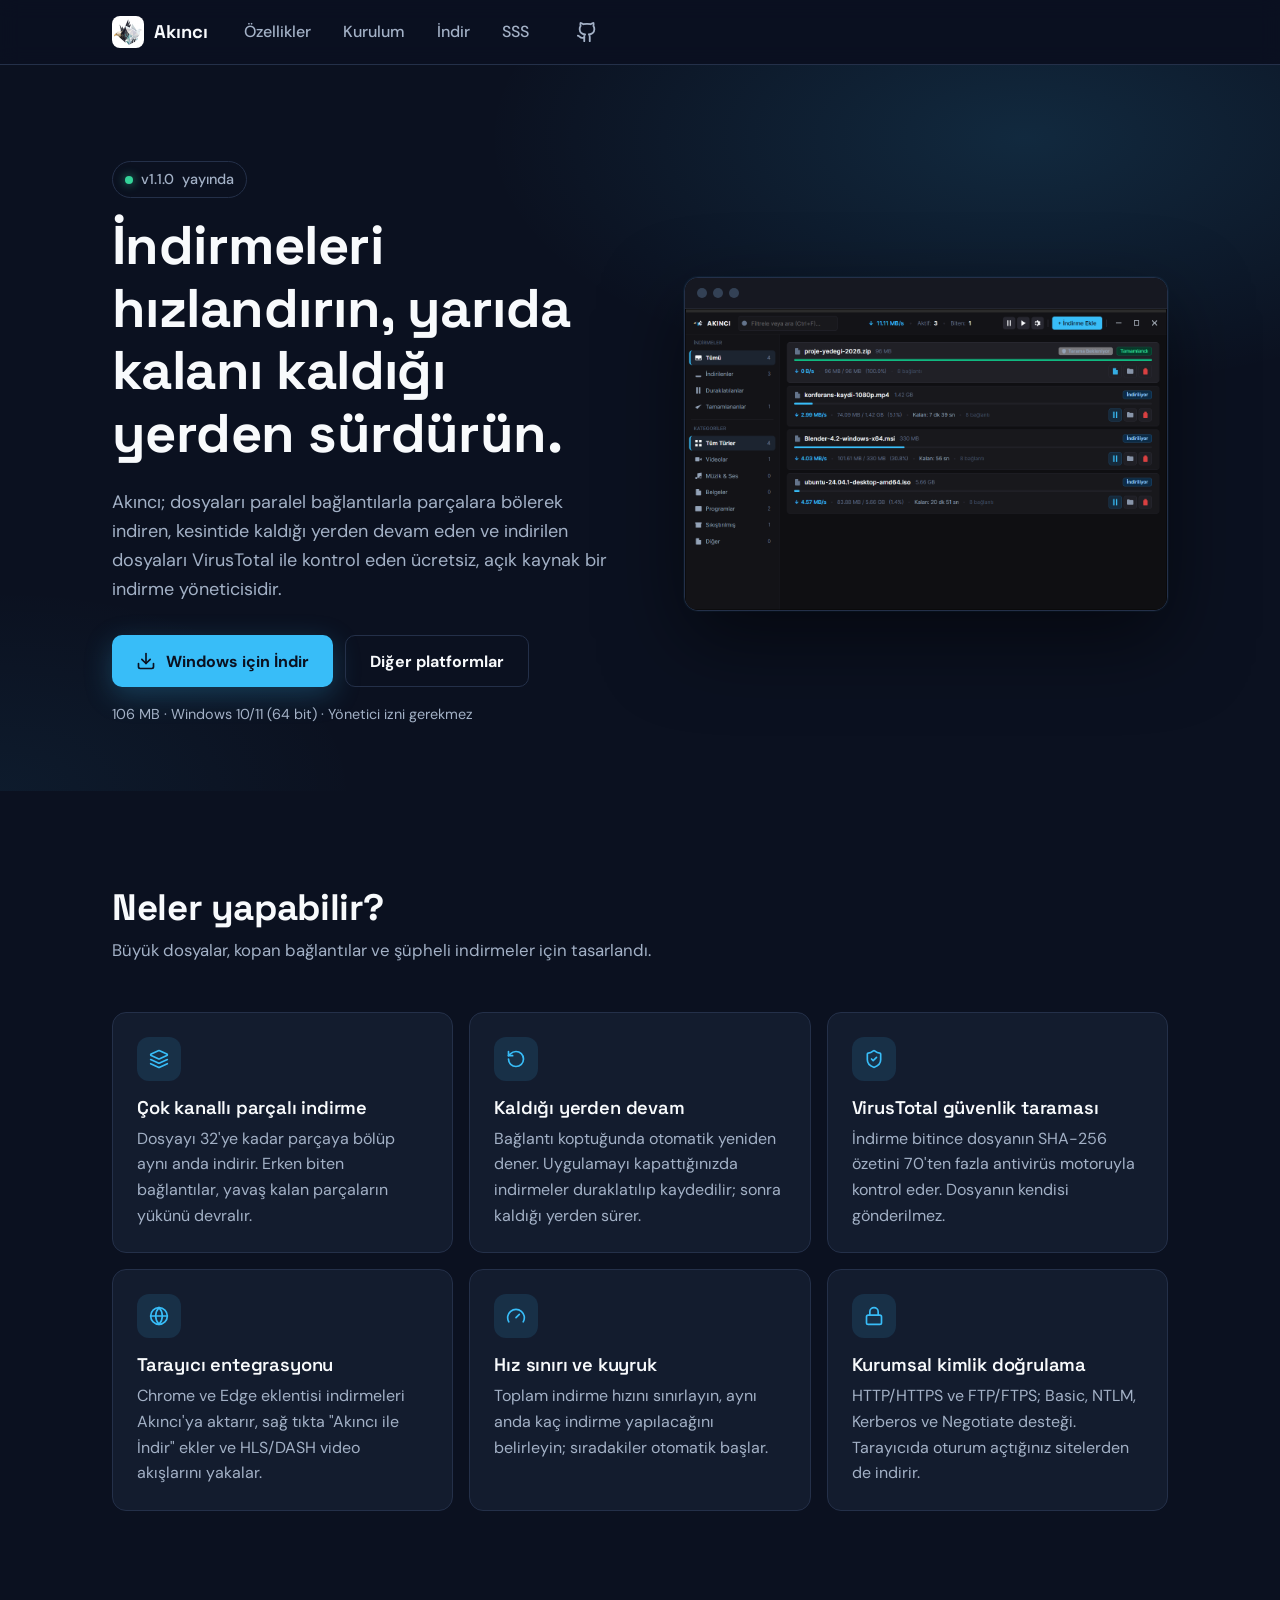
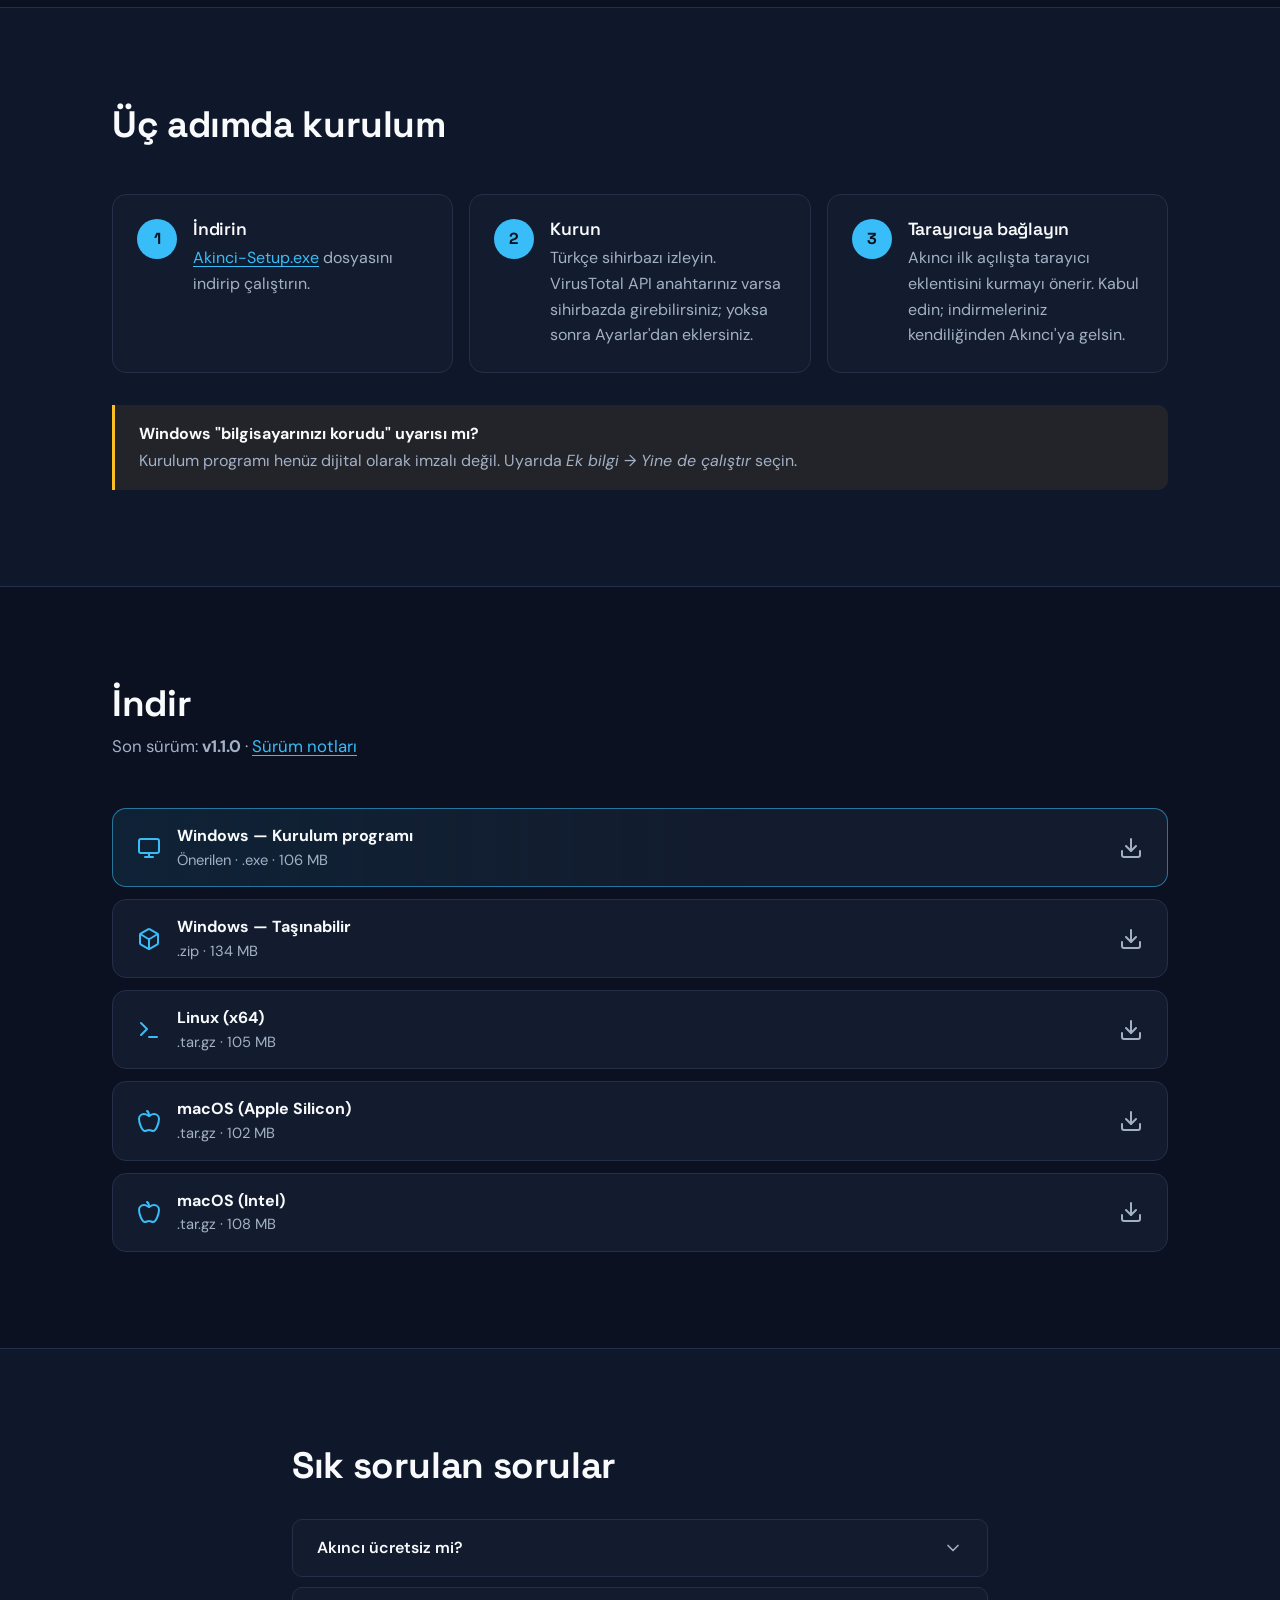
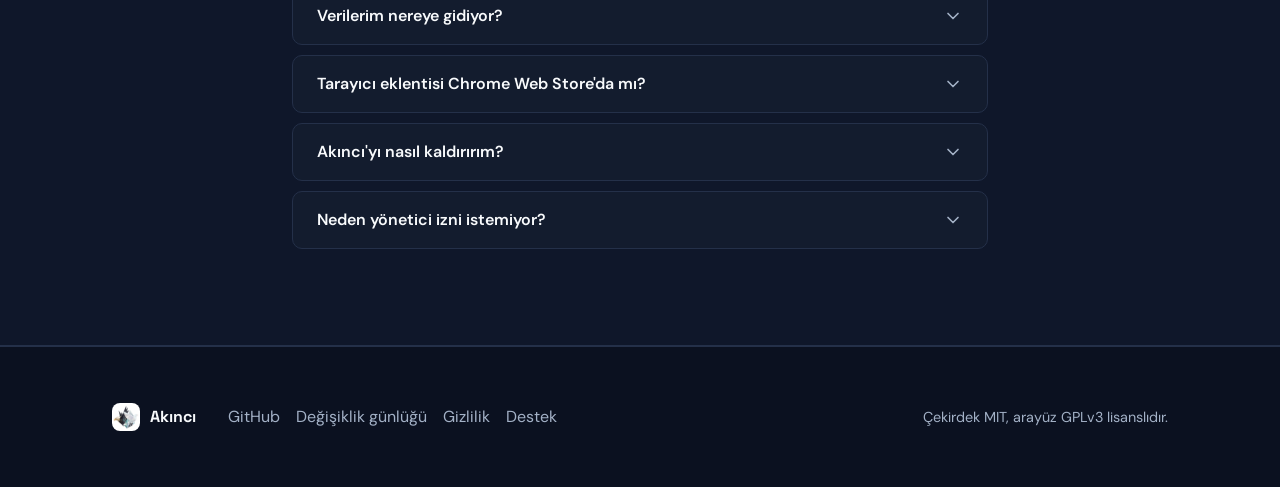
==== site/index.html @ 531f5fe9 "feat(site): add Turkish landing page and GitHub Pages deployment - site/: static Turkish landing pag" ====
<!doctype html>
<html lang="tr">
<head>
  <meta charset="utf-8">
  <meta name="viewport" content="width=device-width, initial-scale=1">
  <title>Akıncı — Çok Kanallı İndirme Yöneticisi</title>
  <meta name="description" content="Akıncı; dosyaları paralel bağlantılarla parçalara bölerek indiren, kesintide kaldığı yerden devam eden ve indirilen dosyaları VirusTotal ile kontrol eden ücretsiz, açık kaynak bir indirme yöneticisi.">
  <meta name="theme-color" content="#0B1120">
  <link rel="icon" type="image/png" sizes="64x64" href="assets/akinci-mark-64.png">
  <link rel="apple-touch-icon" href="assets/akinci-mark-192.png">

  <meta property="og:type" content="website">
  <meta property="og:title" content="Akıncı — Çok Kanallı İndirme Yöneticisi">
  <meta property="og:description" content="Ücretsiz, açık kaynak indirme yöneticisi: paralel parçalı indirme, kaldığı yerden devam, VirusTotal taraması ve tarayıcı entegrasyonu.">
  <meta property="og:image" content="https://devutku.github.io/akinci/assets/og-image.png">
  <meta property="og:url" content="https://devutku.github.io/akinci/">
  <meta name="twitter:card" content="summary_large_image">

  <link rel="preconnect" href="https://fonts.googleapis.com">
  <link rel="preconnect" href="https://fonts.gstatic.com" crossorigin>
  <link href="https://fonts.googleapis.com/css2?family=DM+Sans:opsz,wght@9..40,400;9..40,500;9..40,700&family=Space+Grotesk:wght@500;600;700&display=swap" rel="stylesheet">
  <link rel="stylesheet" href="styles.css">
</head>
<body>
  <!-- SVG simge seti (Lucide, ISC lisansı) -->
  <svg width="0" height="0" style="position:absolute" aria-hidden="true" focusable="false">
    <defs>
      <symbol id="i-download" viewBox="0 0 24 24"><path d="M21 15v4a2 2 0 0 1-2 2H5a2 2 0 0 1-2-2v-4"/><polyline points="7 10 12 15 17 10"/><line x1="12" x2="12" y1="15" y2="3"/></symbol>
      <symbol id="i-layers" viewBox="0 0 24 24"><path d="m12.83 2.18a2 2 0 0 0-1.66 0L2.6 6.08a1 1 0 0 0 0 1.83l8.58 3.91a2 2 0 0 0 1.66 0l8.58-3.9a1 1 0 0 0 0-1.83Z"/><path d="m22 17.65-9.17 4.16a2 2 0 0 1-1.66 0L2 17.65"/><path d="m22 12.65-9.17 4.16a2 2 0 0 1-1.66 0L2 12.65"/></symbol>
      <symbol id="i-resume" viewBox="0 0 24 24"><path d="M3 12a9 9 0 1 0 9-9 9.75 9.75 0 0 0-6.74 2.74L3 8"/><path d="M3 3v5h5"/></symbol>
      <symbol id="i-shield" viewBox="0 0 24 24"><path d="M20 13c0 5-3.5 7.5-7.66 8.95a1 1 0 0 1-.67-.01C7.5 20.5 4 18 4 13V6a1 1 0 0 1 1-1c2 0 4.5-1.2 6.24-2.72a1.17 1.17 0 0 1 1.52 0C14.51 3.81 17 5 19 5a1 1 0 0 1 1 1z"/><path d="m9 12 2 2 4-4"/></symbol>
      <symbol id="i-globe" viewBox="0 0 24 24"><circle cx="12" cy="12" r="10"/><path d="M12 2a14.5 14.5 0 0 0 0 20 14.5 14.5 0 0 0 0-20"/><path d="M2 12h20"/></symbol>
      <symbol id="i-gauge" viewBox="0 0 24 24"><path d="m12 14 4-4"/><path d="M3.34 19a10 10 0 1 1 17.32 0"/></symbol>
      <symbol id="i-lock" viewBox="0 0 24 24"><rect width="18" height="11" x="3" y="11" rx="2" ry="2"/><path d="M7 11V7a5 5 0 0 1 10 0v4"/></symbol>
      <symbol id="i-github" viewBox="0 0 24 24"><path d="M15 22v-4a4.8 4.8 0 0 0-1-3.5c3 0 6-2 6-5.5.08-1.25-.27-2.48-1-3.5.28-1.15.28-2.35 0-3.5 0 0-1 0-3 1.5-2.64-.5-5.36-.5-8 0C6 2 5 2 5 2c-.3 1.15-.3 2.35 0 3.5A5.403 5.403 0 0 0 4 9c0 3.5 3 5.5 6 5.5-.39.49-.68 1.05-.85 1.65-.17.6-.22 1.23-.15 1.85v4"/><path d="M9 18c-4.51 2-5-2-7-2"/></symbol>
      <symbol id="i-monitor" viewBox="0 0 24 24"><rect width="20" height="14" x="2" y="3" rx="2"/><line x1="8" x2="16" y1="21" y2="21"/><line x1="12" x2="12" y1="17" y2="21"/></symbol>
      <symbol id="i-package" viewBox="0 0 24 24"><path d="M11 21.73a2 2 0 0 0 2 0l7-4A2 2 0 0 0 21 16V8a2 2 0 0 0-1-1.73l-7-4a2 2 0 0 0-2 0l-7 4A2 2 0 0 0 3 8v8a2 2 0 0 0 1 1.73z"/><path d="M12 22V12"/><path d="m3.3 7 7.703 4.734a2 2 0 0 0 1.994 0L20.7 7"/></symbol>
      <symbol id="i-terminal" viewBox="0 0 24 24"><polyline points="4 17 10 11 4 5"/><line x1="12" x2="20" y1="19" y2="19"/></symbol>
      <symbol id="i-apple" viewBox="0 0 24 24"><path d="M12 20.94c1.5 0 2.75 1.06 4 1.06 3 0 6-8 6-12.22A4.91 4.91 0 0 0 17 5c-2.22 0-4 1.44-5 2-1-.56-2.78-2-5-2a4.9 4.9 0 0 0-5 4.78C2 14 5 22 8 22c1.25 0 2.5-1.06 4-1.06Z"/><path d="M10 2c1 .5 2 2 2 5"/></symbol>
      <symbol id="i-chevron" viewBox="0 0 24 24"><path d="m6 9 6 6 6-6"/></symbol>
      <symbol id="i-check" viewBox="0 0 24 24"><path d="M20 6 9 17l-5-5"/></symbol>
    </defs>
  </svg>

  <a class="skip-link" href="#icerik">İçeriğe atla</a>

  <header class="site-header">
    <div class="container header-inner">
      <a class="brand" href="#" aria-label="Akıncı ana sayfa">
        <img src="assets/akinci-mark-64.png" width="32" height="32" alt="" class="brand-mark">
        <span>Akıncı</span>
      </a>
      <nav aria-label="Sayfa bölümleri">
        <ul class="nav-links">
          <li><a href="#ozellikler">Özellikler</a></li>
          <li><a href="#kurulum">Kurulum</a></li>
          <li><a href="#indir">İndir</a></li>
          <li><a href="#sss">SSS</a></li>
        </ul>
      </nav>
      <a class="icon-link" href="https://github.com/devutku/akinci" aria-label="Akıncı GitHub deposu">
        <svg class="icon" aria-hidden="true"><use href="#i-github"/></svg>
      </a>
    </div>
  </header>

  <main id="icerik">
    <!-- Giriş -->
    <section class="hero">
      <div class="container hero-grid">
        <div class="hero-copy">
          <p class="eyebrow"><span class="dot" aria-hidden="true"></span> <span data-release-version>v1.1.0</span> yayında</p>
          <h1>İndirmeleri hızlandırın, yarıda kalanı kaldığı yerden sürdürün.</h1>
          <p class="lead">Akıncı; dosyaları paralel bağlantılarla parçalara bölerek indiren, kesintide kaldığı yerden devam eden ve indirilen dosyaları VirusTotal ile kontrol eden ücretsiz, açık kaynak bir indirme yöneticisidir.</p>
          <div class="cta-row">
            <a class="btn btn-primary" data-asset="setup" href="https://github.com/devutku/akinci/releases/download/v1.1.0/Akinci-Setup-1.1.0.exe">
              <svg class="icon" aria-hidden="true"><use href="#i-download"/></svg>
              Windows için İndir
            </a>
            <a class="btn btn-ghost" href="#indir">Diğer platformlar</a>
          </div>
          <p class="cta-meta">
            <span data-asset-size="setup">106 MB</span> · Windows 10/11 (64 bit) · Yönetici izni gerekmez
          </p>
        </div>
        <figure class="hero-visual">
          <div class="window-frame">
            <div class="window-bar" aria-hidden="true"><span></span><span></span><span></span></div>
            <img src="assets/screenshot-main.png" width="1280" height="800" alt="Akıncı ana penceresi: üç dosya 8 bağlantıyla aynı anda iniyor, biri tamamlanmış; her indirmenin hızı, ilerlemesi ve kalan süresi görünüyor.">
          </div>
        </figure>
      </div>
    </section>

    <!-- Özellikler -->
    <section id="ozellikler" class="section">
      <div class="container">
        <h2 class="section-title">Neler yapabilir?</h2>
        <p class="section-lead">Büyük dosyalar, kopan bağlantılar ve şüpheli indirmeler için tasarlandı.</p>
        <ul class="feature-grid">
          <li class="feature">
            <span class="feature-icon"><svg class="icon" aria-hidden="true"><use href="#i-layers"/></svg></span>
            <h3>Çok kanallı parçalı indirme</h3>
            <p>Dosyayı 32'ye kadar parçaya bölüp aynı anda indirir. Erken biten bağlantılar, yavaş kalan parçaların yükünü devralır.</p>
          </li>
          <li class="feature">
            <span class="feature-icon"><svg class="icon" aria-hidden="true"><use href="#i-resume"/></svg></span>
            <h3>Kaldığı yerden devam</h3>
            <p>Bağlantı koptuğunda otomatik yeniden dener. Uygulamayı kapattığınızda indirmeler duraklatılıp kaydedilir; sonra kaldığı yerden sürer.</p>
          </li>
          <li class="feature">
            <span class="feature-icon"><svg class="icon" aria-hidden="true"><use href="#i-shield"/></svg></span>
            <h3>VirusTotal güvenlik taraması</h3>
            <p>İndirme bitince dosyanın SHA-256 özetini 70'ten fazla antivirüs motoruyla kontrol eder. Dosyanın kendisi gönderilmez.</p>
          </li>
          <li class="feature">
            <span class="feature-icon"><svg class="icon" aria-hidden="true"><use href="#i-globe"/></svg></span>
            <h3>Tarayıcı entegrasyonu</h3>
            <p>Chrome ve Edge eklentisi indirmeleri Akıncı'ya aktarır, sağ tıkta "Akıncı ile İndir" ekler ve HLS/DASH video akışlarını yakalar.</p>
          </li>
          <li class="feature">
            <span class="feature-icon"><svg class="icon" aria-hidden="true"><use href="#i-gauge"/></svg></span>
            <h3>Hız sınırı ve kuyruk</h3>
            <p>Toplam indirme hızını sınırlayın, aynı anda kaç indirme yapılacağını belirleyin; sıradakiler otomatik başlar.</p>
          </li>
          <li class="feature">
            <span class="feature-icon"><svg class="icon" aria-hidden="true"><use href="#i-lock"/></svg></span>
            <h3>Kurumsal kimlik doğrulama</h3>
            <p>HTTP/HTTPS ve FTP/FTPS; Basic, NTLM, Kerberos ve Negotiate desteği. Tarayıcıda oturum açtığınız sitelerden de indirir.</p>
          </li>
        </ul>
      </div>
    </section>

    <!-- Kurulum -->
    <section id="kurulum" class="section section-alt">
      <div class="container">
        <h2 class="section-title">Üç adımda kurulum</h2>
        <ol class="steps">
          <li class="step">
            <span class="step-num" aria-hidden="true">1</span>
            <div>
              <h3>İndirin</h3>
              <p><a data-asset="setup" href="https://github.com/devutku/akinci/releases/download/v1.1.0/Akinci-Setup-1.1.0.exe">Akinci-Setup.exe</a> dosyasını indirip çalıştırın.</p>
            </div>
          </li>
          <li class="step">
            <span class="step-num" aria-hidden="true">2</span>
            <div>
              <h3>Kurun</h3>
              <p>Türkçe sihirbazı izleyin. VirusTotal API anahtarınız varsa sihirbazda girebilirsiniz; yoksa sonra Ayarlar'dan eklersiniz.</p>
            </div>
          </li>
          <li class="step">
            <span class="step-num" aria-hidden="true">3</span>
            <div>
              <h3>Tarayıcıya bağlayın</h3>
              <p>Akıncı ilk açılışta tarayıcı eklentisini kurmayı önerir. Kabul edin; indirmeleriniz kendiliğinden Akıncı'ya gelsin.</p>
            </div>
          </li>
        </ol>
        <p class="note">
          <strong>Windows "bilgisayarınızı korudu" uyarısı mı?</strong>
          Kurulum programı henüz dijital olarak imzalı değil. Uyarıda <em>Ek bilgi → Yine de çalıştır</em> seçin.
        </p>
      </div>
    </section>

    <!-- İndir -->
    <section id="indir" class="section">
      <div class="container">
        <h2 class="section-title">İndir</h2>
        <p class="section-lead">Son sürüm: <strong data-release-version>v1.1.0</strong> · <a data-release-notes href="https://github.com/devutku/akinci/releases/tag/v1.1.0">Sürüm notları</a></p>
        <ul class="download-list">
          <li>
            <a class="download recommended" data-asset="setup" href="https://github.com/devutku/akinci/releases/download/v1.1.0/Akinci-Setup-1.1.0.exe">
              <svg class="icon" aria-hidden="true"><use href="#i-monitor"/></svg>
              <span class="download-text"><strong>Windows — Kurulum programı</strong><span>Önerilen · .exe · <span data-asset-size="setup">106 MB</span></span></span>
              <svg class="icon icon-end" aria-hidden="true"><use href="#i-download"/></svg>
            </a>
          </li>
          <li>
            <a class="download" data-asset="win-zip" href="https://github.com/devutku/akinci/releases/download/v1.1.0/akinci-v1.1.0-win-x64.zip">
              <svg class="icon" aria-hidden="true"><use href="#i-package"/></svg>
              <span class="download-text"><strong>Windows — Taşınabilir</strong><span>.zip · <span data-asset-size="win-zip">134 MB</span></span></span>
              <svg class="icon icon-end" aria-hidden="true"><use href="#i-download"/></svg>
            </a>
          </li>
          <li>
            <a class="download" data-asset="linux" href="https://github.com/devutku/akinci/releases/download/v1.1.0/akinci-v1.1.0-linux-x64.tar.gz">
              <svg class="icon" aria-hidden="true"><use href="#i-terminal"/></svg>
              <span class="download-text"><strong>Linux (x64)</strong><span>.tar.gz · <span data-asset-size="linux">105 MB</span></span></span>
              <svg class="icon icon-end" aria-hidden="true"><use href="#i-download"/></svg>
            </a>
          </li>
          <li>
            <a class="download" data-asset="mac-arm" href="https://github.com/devutku/akinci/releases/download/v1.1.0/akinci-v1.1.0-osx-arm64.tar.gz">
              <svg class="icon" aria-hidden="true"><use href="#i-apple"/></svg>
              <span class="download-text"><strong>macOS (Apple Silicon)</strong><span>.tar.gz · <span data-asset-size="mac-arm">102 MB</span></span></span>
              <svg class="icon icon-end" aria-hidden="true"><use href="#i-download"/></svg>
            </a>
          </li>
          <li>
            <a class="download" data-asset="mac-x64" href="https://github.com/devutku/akinci/releases/download/v1.1.0/akinci-v1.1.0-osx-x64.tar.gz">
              <svg class="icon" aria-hidden="true"><use href="#i-apple"/></svg>
              <span class="download-text"><strong>macOS (Intel)</strong><span>.tar.gz · <span data-asset-size="mac-x64">108 MB</span></span></span>
              <svg class="icon icon-end" aria-hidden="true"><use href="#i-download"/></svg>
            </a>
          </li>
        </ul>
      </div>
    </section>

    <!-- SSS -->
    <section id="sss" class="section section-alt">
      <div class="container narrow">
        <h2 class="section-title">Sık sorulan sorular</h2>
        <div class="faq">
          <details>
            <summary>Akıncı ücretsiz mi?<svg class="icon chevron" aria-hidden="true"><use href="#i-chevron"/></svg></summary>
            <p>Evet. Akıncı açık kaynaktır: çekirdek kütüphaneler MIT, masaüstü arayüzü GPLv3 lisanslıdır. Reklam veya ücretli sürüm yoktur.</p>
          </details>
          <details>
            <summary>Verilerim nereye gidiyor?<svg class="icon chevron" aria-hidden="true"><use href="#i-chevron"/></svg></summary>
            <p>İndirme listeniz, ayarlarınız ve tarayıcıdan aktarılan oturum bilgileri yalnızca kendi bilgisayarınızda saklanır. VirusTotal anahtarı girerseniz yalnızca biten dosyanın SHA-256 özeti sorgulanır. Ayrıntılar: <a href="https://github.com/devutku/akinci/blob/main/PRIVACY.md">Gizlilik politikası</a>.</p>
          </details>
          <details>
            <summary>Tarayıcı eklentisi Chrome Web Store'da mı?<svg class="icon chevron" aria-hidden="true"><use href="#i-chevron"/></svg></summary>
            <p>Eklenti Chrome Web Store incelemesinde. O zamana kadar Akıncı'nın ilk açılışta önerdiği "Eklentiyi kur" adımıyla (Ayarlar'dan da açılabilir) Chrome veya Edge'e ekleyebilirsiniz.</p>
          </details>
          <details>
            <summary>Akıncı'yı nasıl kaldırırım?<svg class="icon chevron" aria-hidden="true"><use href="#i-chevron"/></svg></summary>
            <p>Denetim Masası → Programlar ve Özellikler (veya Ayarlar → Uygulamalar) içinden Akıncı'yı seçin. İndirdiğiniz dosyalara dokunulmaz; ayarların ve indirme geçmişinin silinip silinmeyeceği sorulur.</p>
          </details>
          <details>
            <summary>Neden yönetici izni istemiyor?<svg class="icon chevron" aria-hidden="true"><use href="#i-chevron"/></svg></summary>
            <p>Akıncı yalnızca sizin kullanıcınız için kurulur (<code>%LOCALAPPDATA%\Programs\Akinci</code>). Sistem klasörlerine ve diğer kullanıcılara dokunmaz.</p>
          </details>
        </div>
      </div>
    </section>
  </main>

  <footer class="site-footer">
    <div class="container footer-inner">
      <div class="brand footer-brand">
        <img src="assets/akinci-mark-64.png" width="28" height="28" alt="" class="brand-mark">
        <span>Akıncı</span>
      </div>
      <ul class="footer-links">
        <li><a href="https://github.com/devutku/akinci">GitHub</a></li>
        <li><a href="https://github.com/devutku/akinci/blob/main/CHANGELOG.md">Değişiklik günlüğü</a></li>
        <li><a href="https://github.com/devutku/akinci/blob/main/PRIVACY.md">Gizlilik</a></li>
        <li><a href="https://github.com/devutku/akinci/issues">Destek</a></li>
      </ul>
      <p class="footer-note">Çekirdek MIT, arayüz GPLv3 lisanslıdır.</p>
    </div>
  </footer>

  <script src="main.js" defer></script>
</body>
</html>
---- site/styles.css ----
/* Akıncı tanıtım sitesi — koyu tema, uygulamanın renkleriyle uyumlu */
:root {
  --bg: #0B1120;
  --bg-alt: #0F172A;
  --card: #131C2E;
  --card-hover: #18233A;
  --border: #243049;
  --fg: #F8FAFC;
  --fg-muted: #A3B1C6;          /* #0B1120 üzerinde ~8:1 */
  --accent: #38BDF8;            /* uygulamanın vurgu rengi */
  --accent-hover: #7DD3FC;
  --on-accent: #0B1120;
  --focus: #F8FAFC;

  --font-heading: 'Space Grotesk', system-ui, 'Segoe UI', sans-serif;
  --font-body: 'DM Sans', system-ui, 'Segoe UI', sans-serif;

  --radius: 14px;
  --radius-sm: 10px;
  --space-1: 8px; --space-2: 16px; --space-3: 24px; --space-4: 32px; --space-6: 48px; --space-8: 64px; --space-12: 96px;
  --ease-out: cubic-bezier(.2, .8, .2, 1);
  --dur: 200ms;
  color-scheme: dark;
}

*, *::before, *::after { box-sizing: border-box; }
html { scroll-behavior: smooth; -webkit-text-size-adjust: 100%; }
body {
  margin: 0;
  background: var(--bg);
  color: var(--fg);
  font-family: var(--font-body);
  font-size: 1rem;
  line-height: 1.6;
  -webkit-font-smoothing: antialiased;
}
img { max-width: 100%; height: auto; display: block; }
a { color: var(--accent); text-underline-offset: 3px; }
a:hover { color: var(--accent-hover); }
code { font-family: ui-monospace, 'Cascadia Code', Consolas, monospace; font-size: .9em; background: var(--card); padding: 2px 6px; border-radius: 6px; }

:focus-visible { outline: 3px solid var(--focus); outline-offset: 3px; border-radius: 6px; }

.container { width: 100%; max-width: 1120px; margin: 0 auto; padding: 0 var(--space-2); }
.narrow { max-width: 760px; }

.icon { width: 20px; height: 20px; fill: none; stroke: currentColor; stroke-width: 2; stroke-linecap: round; stroke-linejoin: round; flex-shrink: 0; }

.skip-link { position: absolute; left: var(--space-2); top: -60px; background: var(--accent); color: var(--on-accent); padding: 10px 16px; border-radius: var(--radius-sm); font-weight: 700; z-index: 100; text-decoration: none; }
.skip-link:focus { top: var(--space-2); }

/* Üst bar */
.site-header { position: sticky; top: 0; z-index: 50; background: rgba(11, 17, 32, .82); backdrop-filter: saturate(140%) blur(10px); border-bottom: 1px solid var(--border); }
.header-inner { display: flex; align-items: center; gap: var(--space-3); min-height: 64px; }
.brand { display: inline-flex; align-items: center; gap: 10px; min-height: 44px; color: var(--fg); text-decoration: none; font-family: var(--font-heading); font-weight: 700; font-size: 1.15rem; }
.brand:hover { color: var(--fg); }
.brand-mark { border-radius: 8px; background: #fff; }
.nav-links { display: flex; gap: var(--space-1); list-style: none; margin: 0 0 0 auto; padding: 0; }
.nav-links a { display: inline-flex; align-items: center; min-height: 44px; padding: 0 12px; color: var(--fg-muted); text-decoration: none; font-weight: 500; border-radius: 8px; transition: color var(--dur) var(--ease-out), background var(--dur) var(--ease-out); }
.nav-links a:hover { color: var(--fg); background: var(--card); }
.icon-link { display: inline-flex; align-items: center; justify-content: center; width: 44px; height: 44px; border-radius: 10px; color: var(--fg-muted); transition: color var(--dur), background var(--dur); }
.icon-link:hover { color: var(--fg); background: var(--card); }
.icon-link .icon { width: 22px; height: 22px; }

/* Giriş */
.hero { padding: var(--space-12) 0 var(--space-8); background:
  radial-gradient(60% 50% at 80% 10%, rgba(56, 189, 248, .14), transparent 70%),
  radial-gradient(40% 40% at 0% 100%, rgba(56, 189, 248, .06), transparent 70%); }
.hero-grid { display: grid; grid-template-columns: 1fr; gap: var(--space-6); align-items: center; }
.eyebrow { display: inline-flex; align-items: center; gap: 8px; margin: 0 0 var(--space-2); padding: 6px 12px; border: 1px solid var(--border); border-radius: 999px; color: var(--fg-muted); font-size: .9rem; font-weight: 500; }
.dot { width: 8px; height: 8px; border-radius: 50%; background: #34D399; box-shadow: 0 0 10px rgba(52, 211, 153, .7); }
h1, h2, h3 { font-family: var(--font-heading); line-height: 1.15; margin: 0; letter-spacing: -0.01em; }
h1 { font-size: clamp(2rem, 1.4rem + 3vw, 3.4rem); font-weight: 700; text-wrap: balance; }
.lead { margin: var(--space-3) 0 0; color: var(--fg-muted); font-size: 1.125rem; max-width: 60ch; }
.cta-row { display: flex; flex-wrap: wrap; gap: 12px; margin-top: var(--space-4); }
.btn { display: inline-flex; align-items: center; justify-content: center; gap: 10px; min-height: 52px; padding: 0 24px; border-radius: var(--radius-sm); font-weight: 700; font-size: 1rem; text-decoration: none; cursor: pointer; transition: background var(--dur) var(--ease-out), transform var(--dur) var(--ease-out), border-color var(--dur); }
.btn-primary { background: var(--accent); color: var(--on-accent); box-shadow: 0 8px 28px rgba(56, 189, 248, .25); }
.btn-primary:hover { background: var(--accent-hover); color: var(--on-accent); transform: translateY(-1px); }
.btn-primary:active { transform: translateY(0); }
.btn-ghost { border: 1px solid var(--border); color: var(--fg); }
.btn-ghost:hover { border-color: var(--accent); color: var(--fg); background: var(--card); }
.cta-meta { margin: var(--space-2) 0 0; color: var(--fg-muted); font-size: .9rem; }

.hero-visual { margin: 0; }
.window-frame { border: 1px solid var(--border); border-radius: var(--radius); overflow: hidden; background: #0F0F12; box-shadow: 0 30px 80px rgba(0, 0, 0, .5), 0 0 0 1px rgba(56, 189, 248, .06); }
.window-bar { display: flex; gap: 6px; padding: 10px 12px; background: #161821; border-bottom: 1px solid #22252F; }
.window-bar span { width: 10px; height: 10px; border-radius: 50%; background: #334155; }

/* Bölümler */
.section { padding: var(--space-12) 0; }
/* Yapışkan üst bar bağlantıyla atlanan bölümün başlığını örtmesin */
section[id], main[id] { scroll-margin-top: 72px; }
.section-alt { background: var(--bg-alt); border-block: 1px solid var(--border); }
.section-title { font-size: clamp(1.6rem, 1.2rem + 1.6vw, 2.3rem); font-weight: 700; }
.section-lead { margin: var(--space-1) 0 var(--space-6); color: var(--fg-muted); font-size: 1.05rem; }

.feature-grid { list-style: none; margin: 0; padding: 0; display: grid; grid-template-columns: 1fr; gap: var(--space-2); }
.feature { padding: var(--space-3); background: var(--card); border: 1px solid var(--border); border-radius: var(--radius); transition: border-color var(--dur), background var(--dur); }
.feature:hover { border-color: rgba(56, 189, 248, .45); background: var(--card-hover); }
.feature-icon { display: inline-flex; align-items: center; justify-content: center; width: 44px; height: 44px; border-radius: 12px; background: rgba(56, 189, 248, .12); color: var(--accent); margin-bottom: var(--space-2); }
.feature h3 { font-size: 1.15rem; font-weight: 600; }
.feature p { margin: var(--space-1) 0 0; color: var(--fg-muted); }

.steps { list-style: none; margin: var(--space-6) 0 0; padding: 0; display: grid; grid-template-columns: 1fr; gap: var(--space-2); }
.step { display: flex; gap: var(--space-2); padding: var(--space-3); background: var(--card); border: 1px solid var(--border); border-radius: var(--radius); }
.step-num { flex-shrink: 0; display: inline-flex; align-items: center; justify-content: center; width: 40px; height: 40px; border-radius: 50%; background: var(--accent); color: var(--on-accent); font-family: var(--font-heading); font-weight: 700; }
.step h3 { font-size: 1.1rem; font-weight: 600; }
.step p { margin: 6px 0 0; color: var(--fg-muted); }
.note { margin: var(--space-4) 0 0; padding: var(--space-2) var(--space-3); border-left: 3px solid #FBBF24; background: rgba(251, 191, 36, .08); border-radius: 0 var(--radius-sm) var(--radius-sm) 0; color: var(--fg-muted); }
.note strong { color: var(--fg); display: block; margin-bottom: 2px; }

.download-list { list-style: none; margin: 0; padding: 0; display: grid; gap: 12px; }
.download { display: flex; align-items: center; gap: var(--space-2); min-height: 72px; padding: 14px var(--space-3); background: var(--card); border: 1px solid var(--border); border-radius: var(--radius); color: var(--fg); text-decoration: none; transition: border-color var(--dur), background var(--dur), transform var(--dur) var(--ease-out); }
.download:hover { color: var(--fg); border-color: var(--accent); background: var(--card-hover); }
.download .icon { width: 24px; height: 24px; color: var(--accent); }
.download-text { display: flex; flex-direction: column; flex: 1; min-width: 0; }
.download-text span { color: var(--fg-muted); font-size: .92rem; }
.download .icon-end { color: var(--fg-muted); }
.download:hover .icon-end { color: var(--accent); }
.download.recommended { border-color: rgba(56, 189, 248, .55); background: linear-gradient(90deg, rgba(56, 189, 248, .10), var(--card) 60%); }

.faq { margin-top: var(--space-4); display: grid; gap: 10px; }
.faq details { background: var(--card); border: 1px solid var(--border); border-radius: var(--radius-sm); }
.faq summary { display: flex; align-items: center; justify-content: space-between; gap: var(--space-2); min-height: 56px; padding: 0 var(--space-3); cursor: pointer; font-weight: 600; list-style: none; }
.faq summary::-webkit-details-marker { display: none; }
.faq .chevron { color: var(--fg-muted); transition: transform var(--dur) var(--ease-out); }
.faq details[open] .chevron { transform: rotate(180deg); }
.faq details p { margin: 0; padding: 0 var(--space-3) var(--space-3); color: var(--fg-muted); }

.site-footer { padding: var(--space-6) 0; border-top: 1px solid var(--border); }
.footer-inner { display: flex; flex-wrap: wrap; align-items: center; gap: var(--space-2) var(--space-4); }
.footer-brand { font-size: 1rem; }
.footer-links { display: flex; flex-wrap: wrap; gap: 4px var(--space-2); list-style: none; margin: 0; padding: 0; }
.footer-links a { display: inline-flex; align-items: center; min-height: 44px; color: var(--fg-muted); text-decoration: none; }
.footer-links a:hover { color: var(--fg); }
.footer-note { margin: 0 0 0 auto; color: var(--fg-muted); font-size: .9rem; }

/* Kaydırınca beliren öğeler (yalnızca JS çalışıyorsa) */
.js .reveal { opacity: 0; transform: translateY(12px); transition: opacity 500ms var(--ease-out), transform 500ms var(--ease-out); }
.js .reveal.is-visible { opacity: 1; transform: none; }

/* Duyarlı düzen */
@media (min-width: 640px) {
  .container { padding: 0 var(--space-4); }
  .feature-grid { grid-template-columns: repeat(2, 1fr); }
}
@media (min-width: 960px) {
  .hero-grid { grid-template-columns: 1.05fr 1fr; gap: var(--space-8); }
  .feature-grid { grid-template-columns: repeat(3, 1fr); }
  .steps { grid-template-columns: repeat(3, 1fr); }
}
@media (max-width: 720px) {
  .nav-links { display: none; }
  .header-inner { justify-content: space-between; }
  .hero { padding-top: var(--space-8); }
  .btn { width: 100%; }
  .footer-note { margin-left: 0; }
}

@media (prefers-reduced-motion: reduce) {
  html { scroll-behavior: auto; }
  *, *::before, *::after { transition-duration: 1ms !important; animation-duration: 1ms !important; }
  .js .reveal { opacity: 1; transform: none; }
}
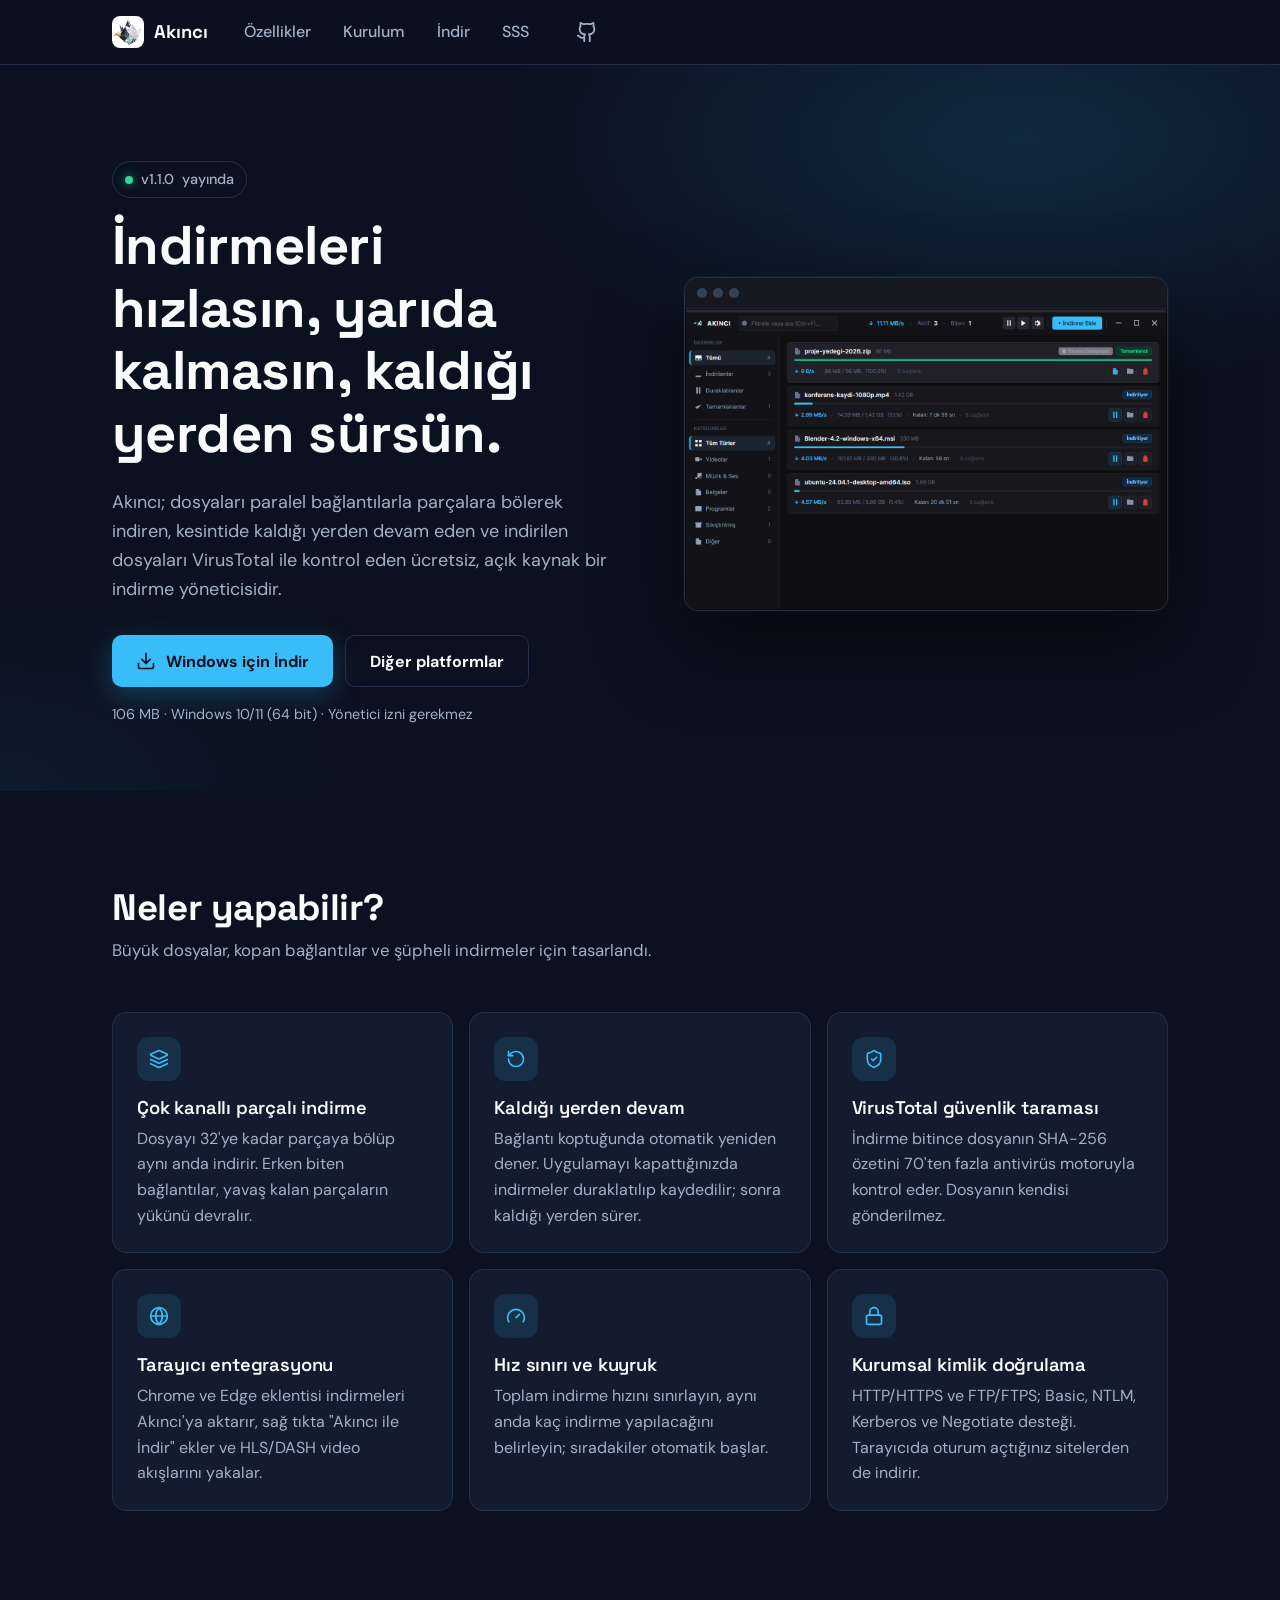
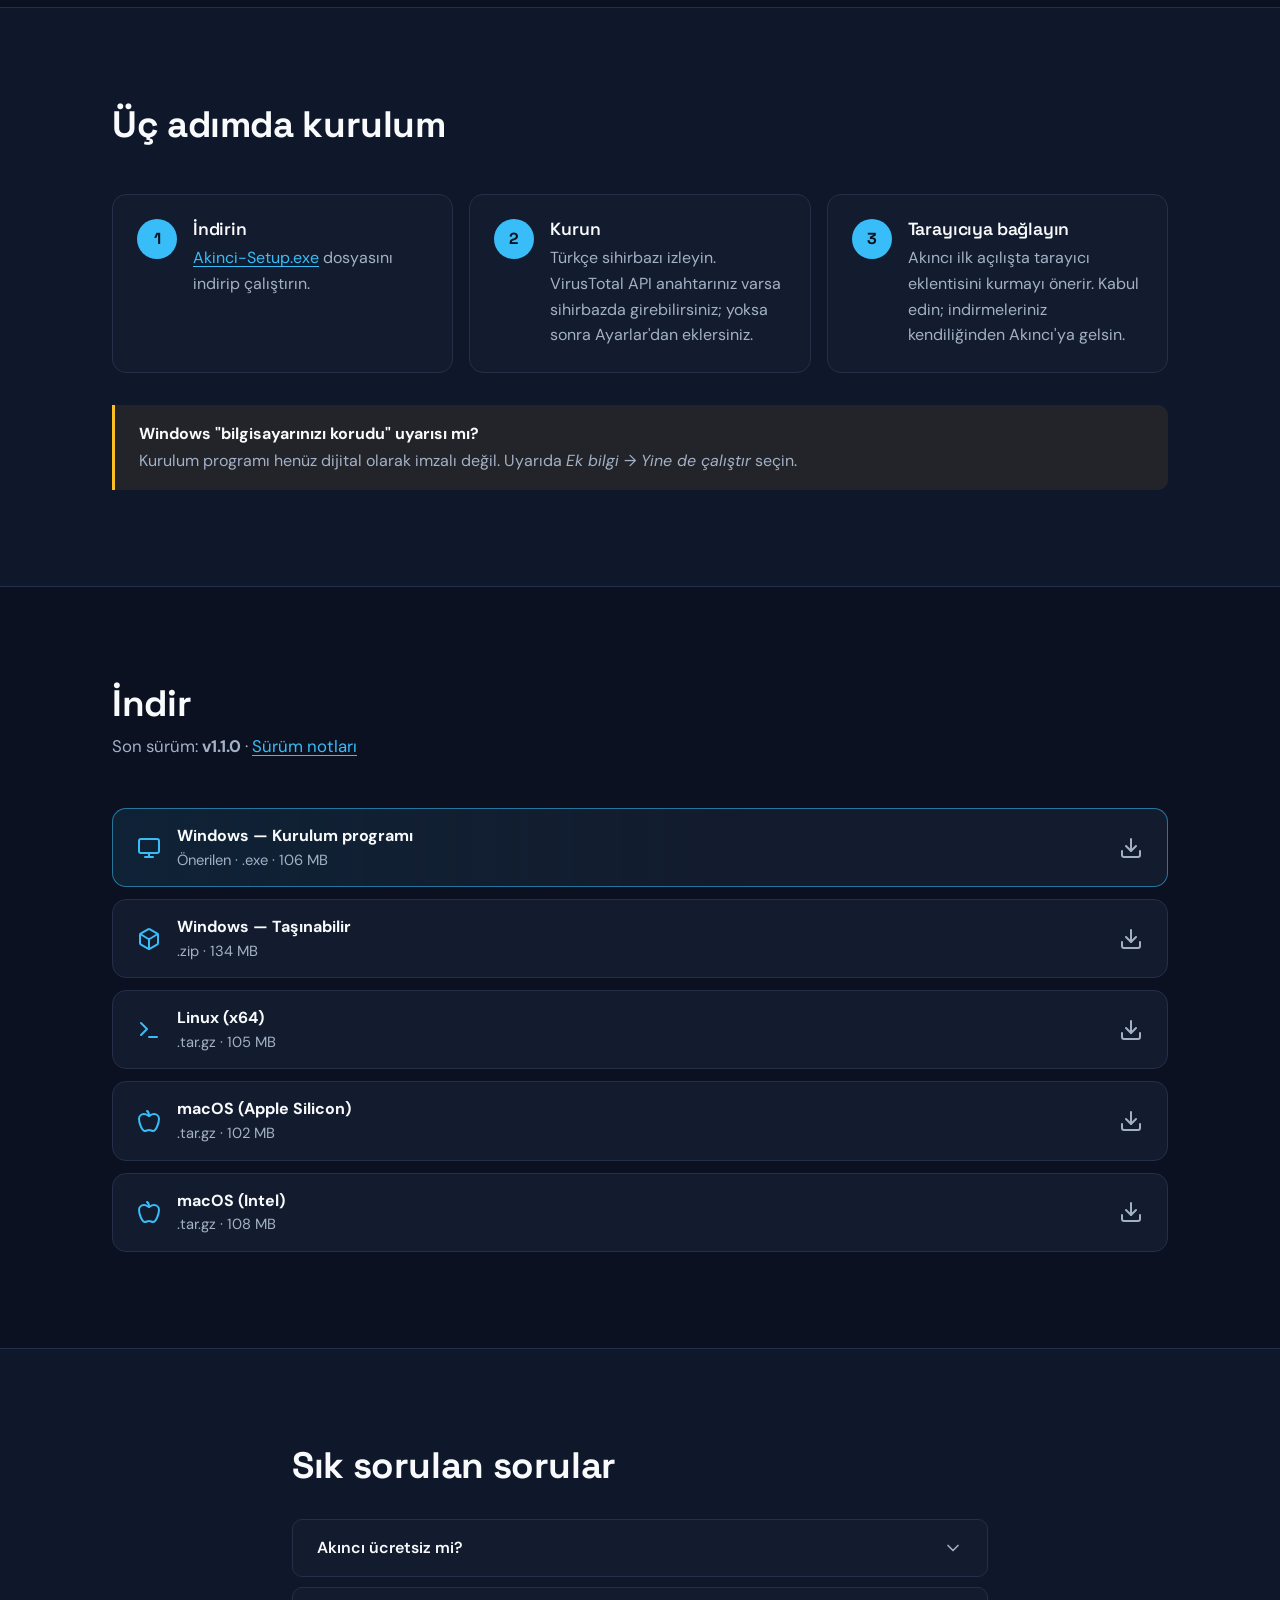
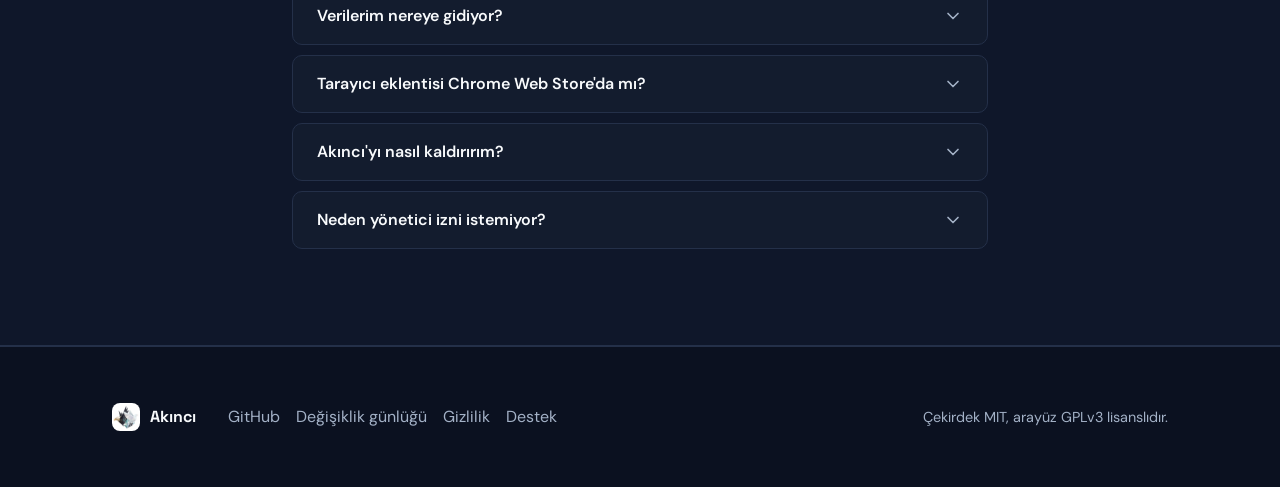
==== commit 9843b49a: "Update hero heading text for clarity" ====
--- a/site/index.html
+++ b/site/index.html
@@ -70,7 +70,7 @@
       <div class="container hero-grid">
         <div class="hero-copy">
           <p class="eyebrow"><span class="dot" aria-hidden="true"></span> <span data-release-version>v1.1.0</span> yayında</p>
-          <h1>İndirmeleri hızlandırın, yarıda kalanı kaldığı yerden sürdürün.</h1>
+          <h1>İndirmeleri hızlasın, yarıda kalmasın, kaldığı yerden sürsün.</h1>
           <p class="lead">Akıncı; dosyaları paralel bağlantılarla parçalara bölerek indiren, kesintide kaldığı yerden devam eden ve indirilen dosyaları VirusTotal ile kontrol eden ücretsiz, açık kaynak bir indirme yöneticisidir.</p>
           <div class="cta-row">
             <a class="btn btn-primary" data-asset="setup" href="https://github.com/devutku/akinci/releases/download/v1.1.0/Akinci-Setup-1.1.0.exe">
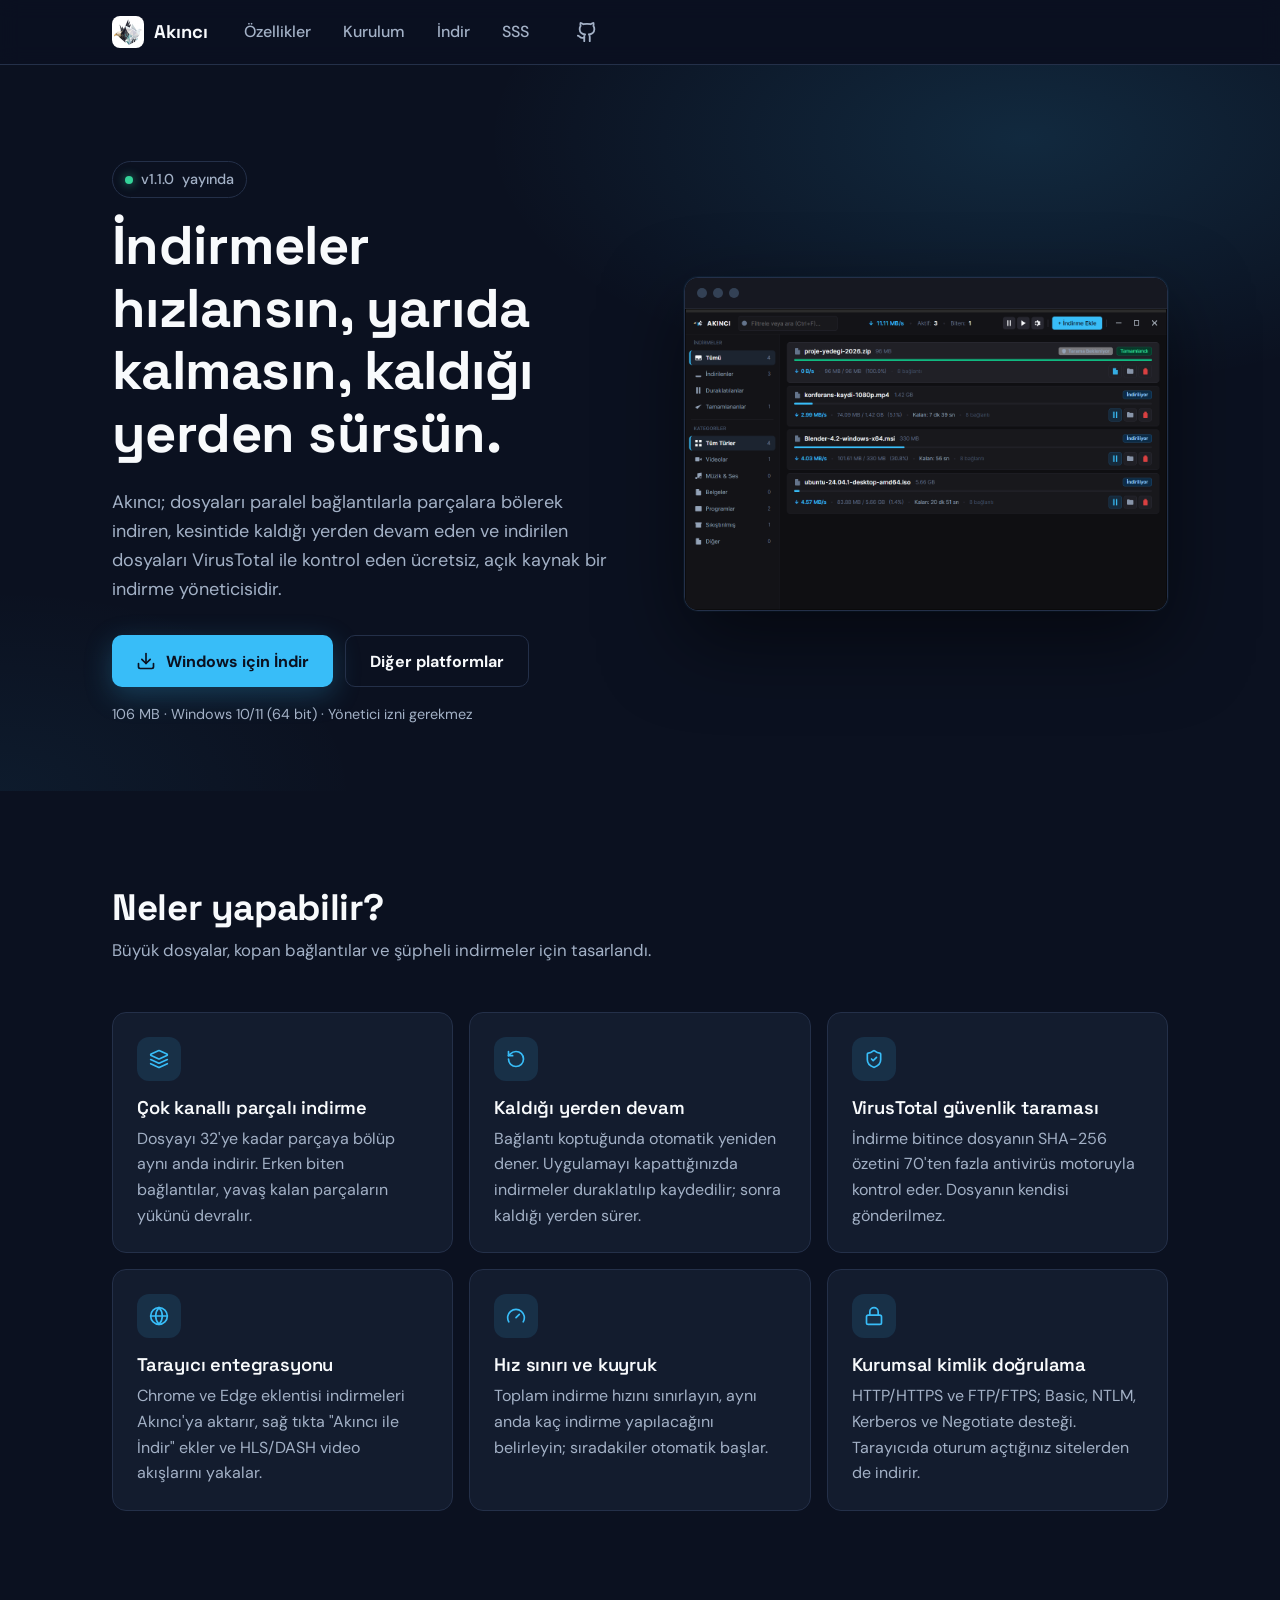
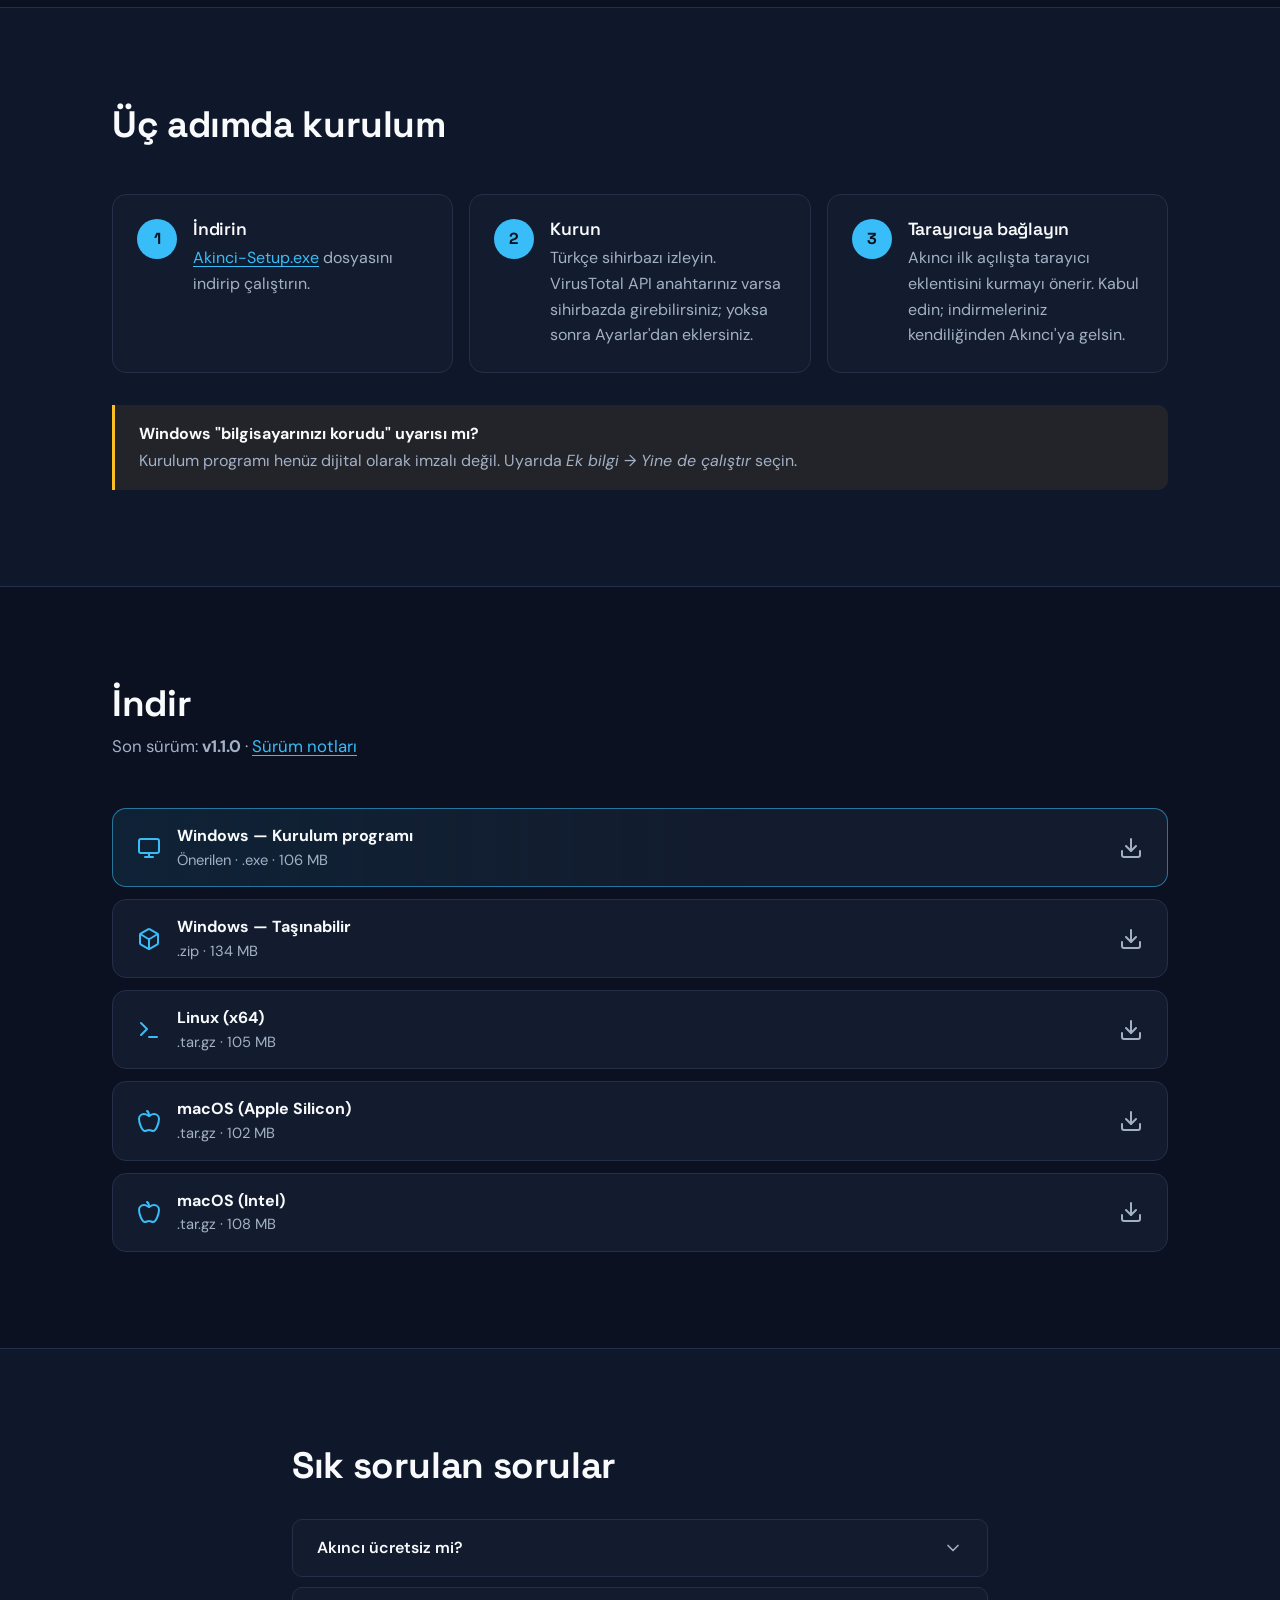
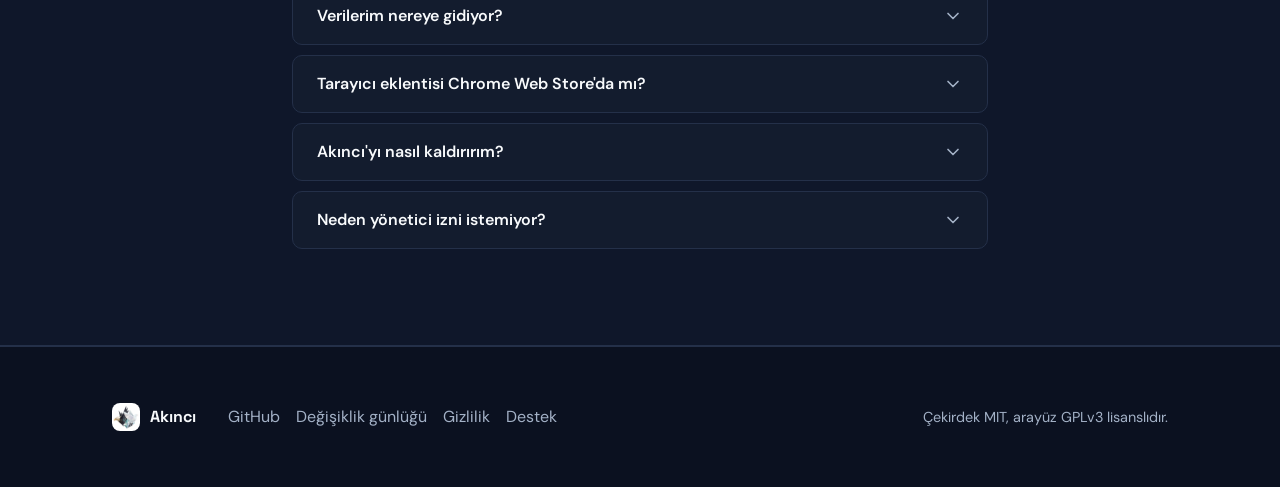
==== commit d90892f9: "Correct typo in hero section heading" ====
--- a/site/index.html
+++ b/site/index.html
@@ -70,7 +70,7 @@
       <div class="container hero-grid">
         <div class="hero-copy">
           <p class="eyebrow"><span class="dot" aria-hidden="true"></span> <span data-release-version>v1.1.0</span> yayında</p>
-          <h1>İndirmeleri hızlasın, yarıda kalmasın, kaldığı yerden sürsün.</h1>
+          <h1>İndirmeler hızlansın, yarıda kalmasın, kaldığı yerden sürsün.</h1>
           <p class="lead">Akıncı; dosyaları paralel bağlantılarla parçalara bölerek indiren, kesintide kaldığı yerden devam eden ve indirilen dosyaları VirusTotal ile kontrol eden ücretsiz, açık kaynak bir indirme yöneticisidir.</p>
           <div class="cta-row">
             <a class="btn btn-primary" data-asset="setup" href="https://github.com/devutku/akinci/releases/download/v1.1.0/Akinci-Setup-1.1.0.exe">
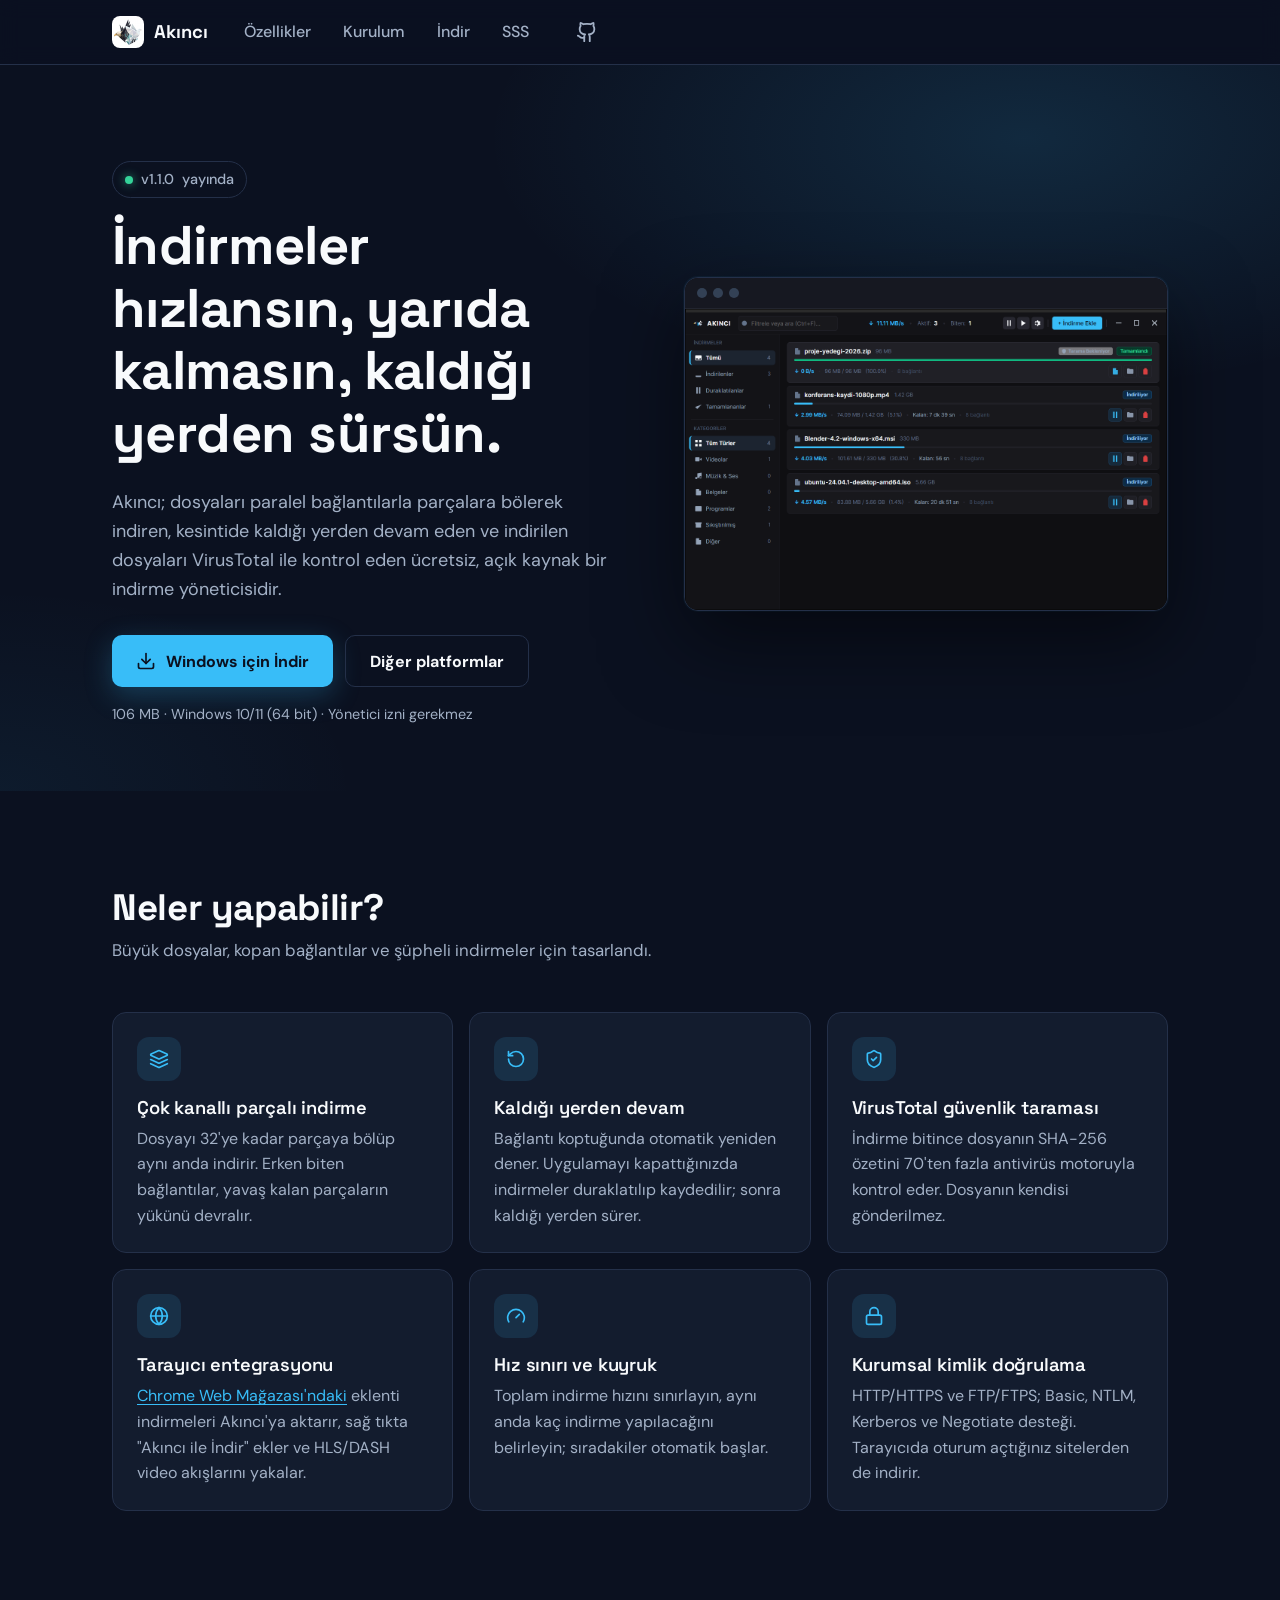
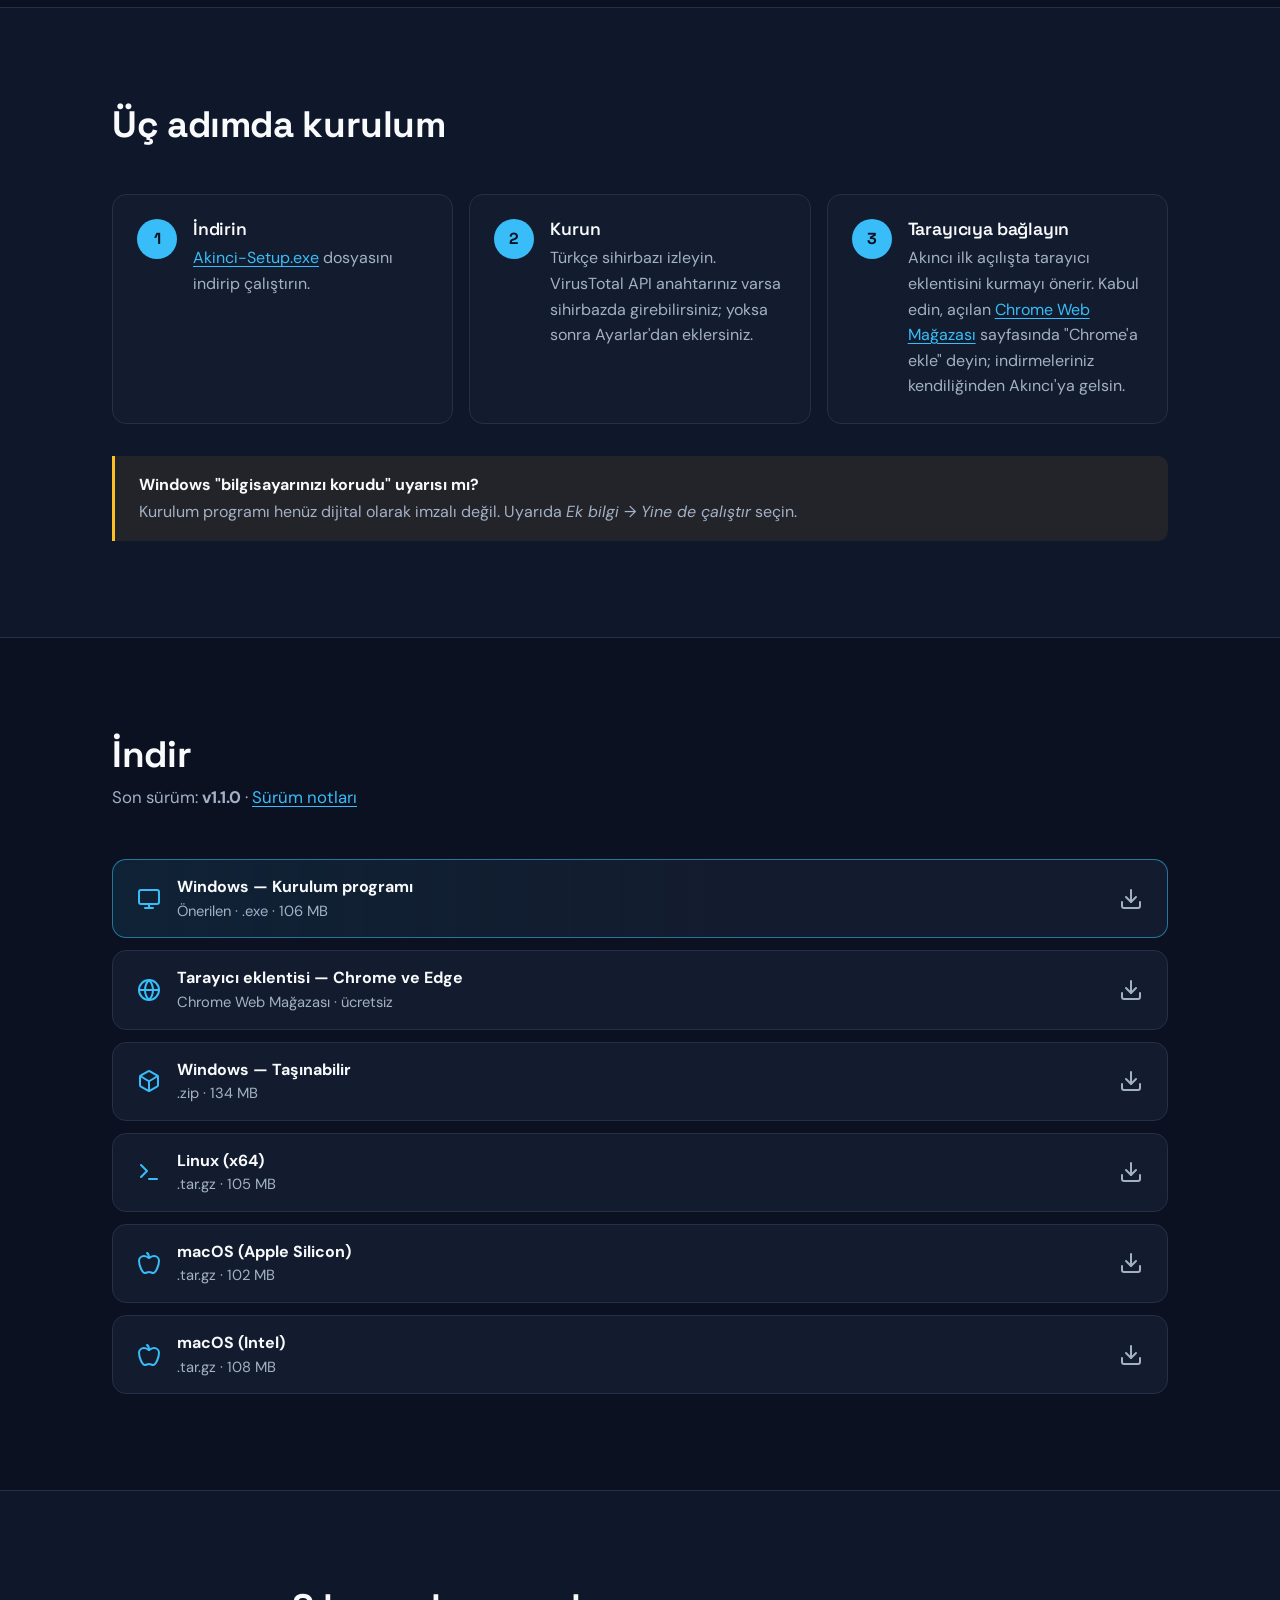
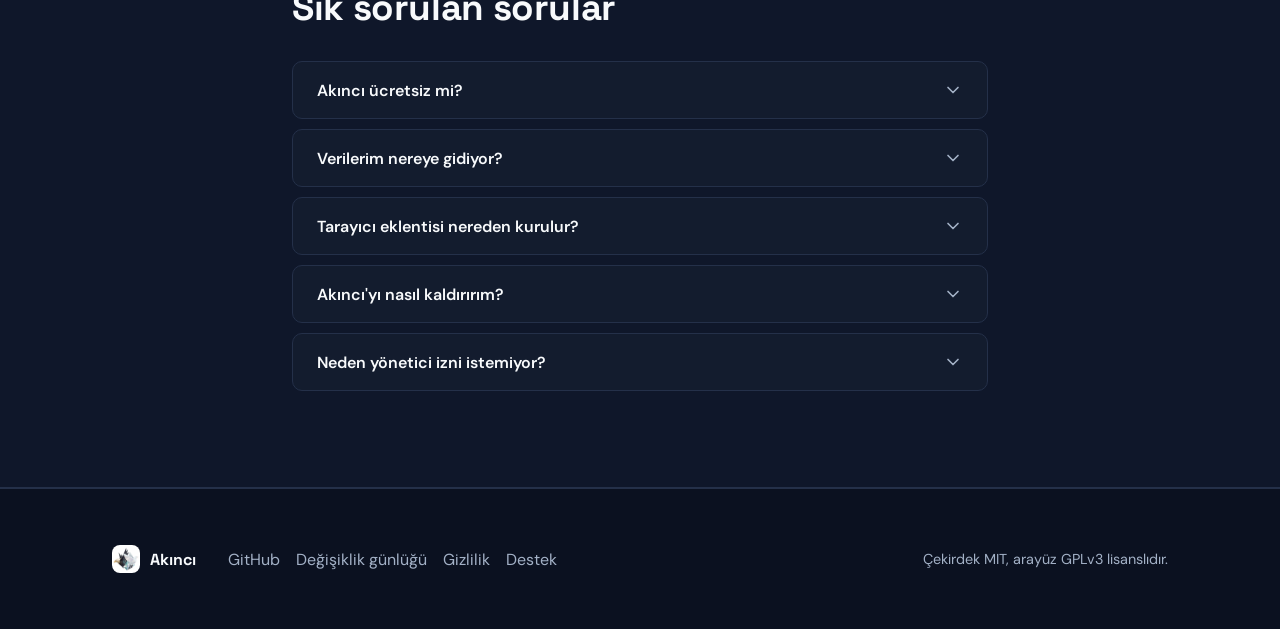
==== commit 4d17e435: "feat(extension): install the browser extension from the Chrome Web Store The extension is now publis" ====
--- a/site/index.html
+++ b/site/index.html
@@ -116,7 +116,7 @@
           <li class="feature">
             <span class="feature-icon"><svg class="icon" aria-hidden="true"><use href="#i-globe"/></svg></span>
             <h3>Tarayıcı entegrasyonu</h3>
-            <p>Chrome ve Edge eklentisi indirmeleri Akıncı'ya aktarır, sağ tıkta "Akıncı ile İndir" ekler ve HLS/DASH video akışlarını yakalar.</p>
+            <p><a href="https://chromewebstore.google.com/detail/coeeghhijegibfhhodhnjhjffaipckok">Chrome Web Mağazası'ndaki</a> eklenti indirmeleri Akıncı'ya aktarır, sağ tıkta "Akıncı ile İndir" ekler ve HLS/DASH video akışlarını yakalar.</p>
           </li>
           <li class="feature">
             <span class="feature-icon"><svg class="icon" aria-hidden="true"><use href="#i-gauge"/></svg></span>
@@ -155,7 +155,7 @@
             <span class="step-num" aria-hidden="true">3</span>
             <div>
               <h3>Tarayıcıya bağlayın</h3>
-              <p>Akıncı ilk açılışta tarayıcı eklentisini kurmayı önerir. Kabul edin; indirmeleriniz kendiliğinden Akıncı'ya gelsin.</p>
+              <p>Akıncı ilk açılışta tarayıcı eklentisini kurmayı önerir. Kabul edin, açılan <a href="https://chromewebstore.google.com/detail/coeeghhijegibfhhodhnjhjffaipckok">Chrome Web Mağazası</a> sayfasında "Chrome'a ekle" deyin; indirmeleriniz kendiliğinden Akıncı'ya gelsin.</p>
             </div>
           </li>
         </ol>
@@ -180,6 +180,13 @@
             </a>
           </li>
           <li>
+            <a class="download" href="https://chromewebstore.google.com/detail/coeeghhijegibfhhodhnjhjffaipckok">
+              <svg class="icon" aria-hidden="true"><use href="#i-globe"/></svg>
+              <span class="download-text"><strong>Tarayıcı eklentisi — Chrome ve Edge</strong><span>Chrome Web Mağazası · ücretsiz</span></span>
+              <svg class="icon icon-end" aria-hidden="true"><use href="#i-download"/></svg>
+            </a>
+          </li>
+          <li>
             <a class="download" data-asset="win-zip" href="https://github.com/devutku/akinci/releases/download/v1.1.0/akinci-v1.1.0-win-x64.zip">
               <svg class="icon" aria-hidden="true"><use href="#i-package"/></svg>
               <span class="download-text"><strong>Windows — Taşınabilir</strong><span>.zip · <span data-asset-size="win-zip">134 MB</span></span></span>
@@ -225,8 +232,8 @@
             <p>İndirme listeniz, ayarlarınız ve tarayıcıdan aktarılan oturum bilgileri yalnızca kendi bilgisayarınızda saklanır. VirusTotal anahtarı girerseniz yalnızca biten dosyanın SHA-256 özeti sorgulanır. Ayrıntılar: <a href="https://github.com/devutku/akinci/blob/main/PRIVACY.md">Gizlilik politikası</a>.</p>
           </details>
           <details>
-            <summary>Tarayıcı eklentisi Chrome Web Store'da mı?<svg class="icon chevron" aria-hidden="true"><use href="#i-chevron"/></svg></summary>
-            <p>Eklenti Chrome Web Store incelemesinde. O zamana kadar Akıncı'nın ilk açılışta önerdiği "Eklentiyi kur" adımıyla (Ayarlar'dan da açılabilir) Chrome veya Edge'e ekleyebilirsiniz.</p>
+            <summary>Tarayıcı eklentisi nereden kurulur?<svg class="icon chevron" aria-hidden="true"><use href="#i-chevron"/></svg></summary>
+            <p>Eklenti <a href="https://chromewebstore.google.com/detail/coeeghhijegibfhhodhnjhjffaipckok">Chrome Web Mağazası</a>'nda. Akıncı ilk açılışta (veya Ayarlar → Eklentiyi Kur) tarayıcı köprüsünü yapılandırıp mağaza sayfasını açar; "Chrome'a ekle" demeniz yeterli. Edge'de "Diğer mağazalardaki uzantılara izin ver" seçeneğiyle aynı sayfadan kurabilirsiniz.</p>
           </details>
           <details>
             <summary>Akıncı'yı nasıl kaldırırım?<svg class="icon chevron" aria-hidden="true"><use href="#i-chevron"/></svg></summary>
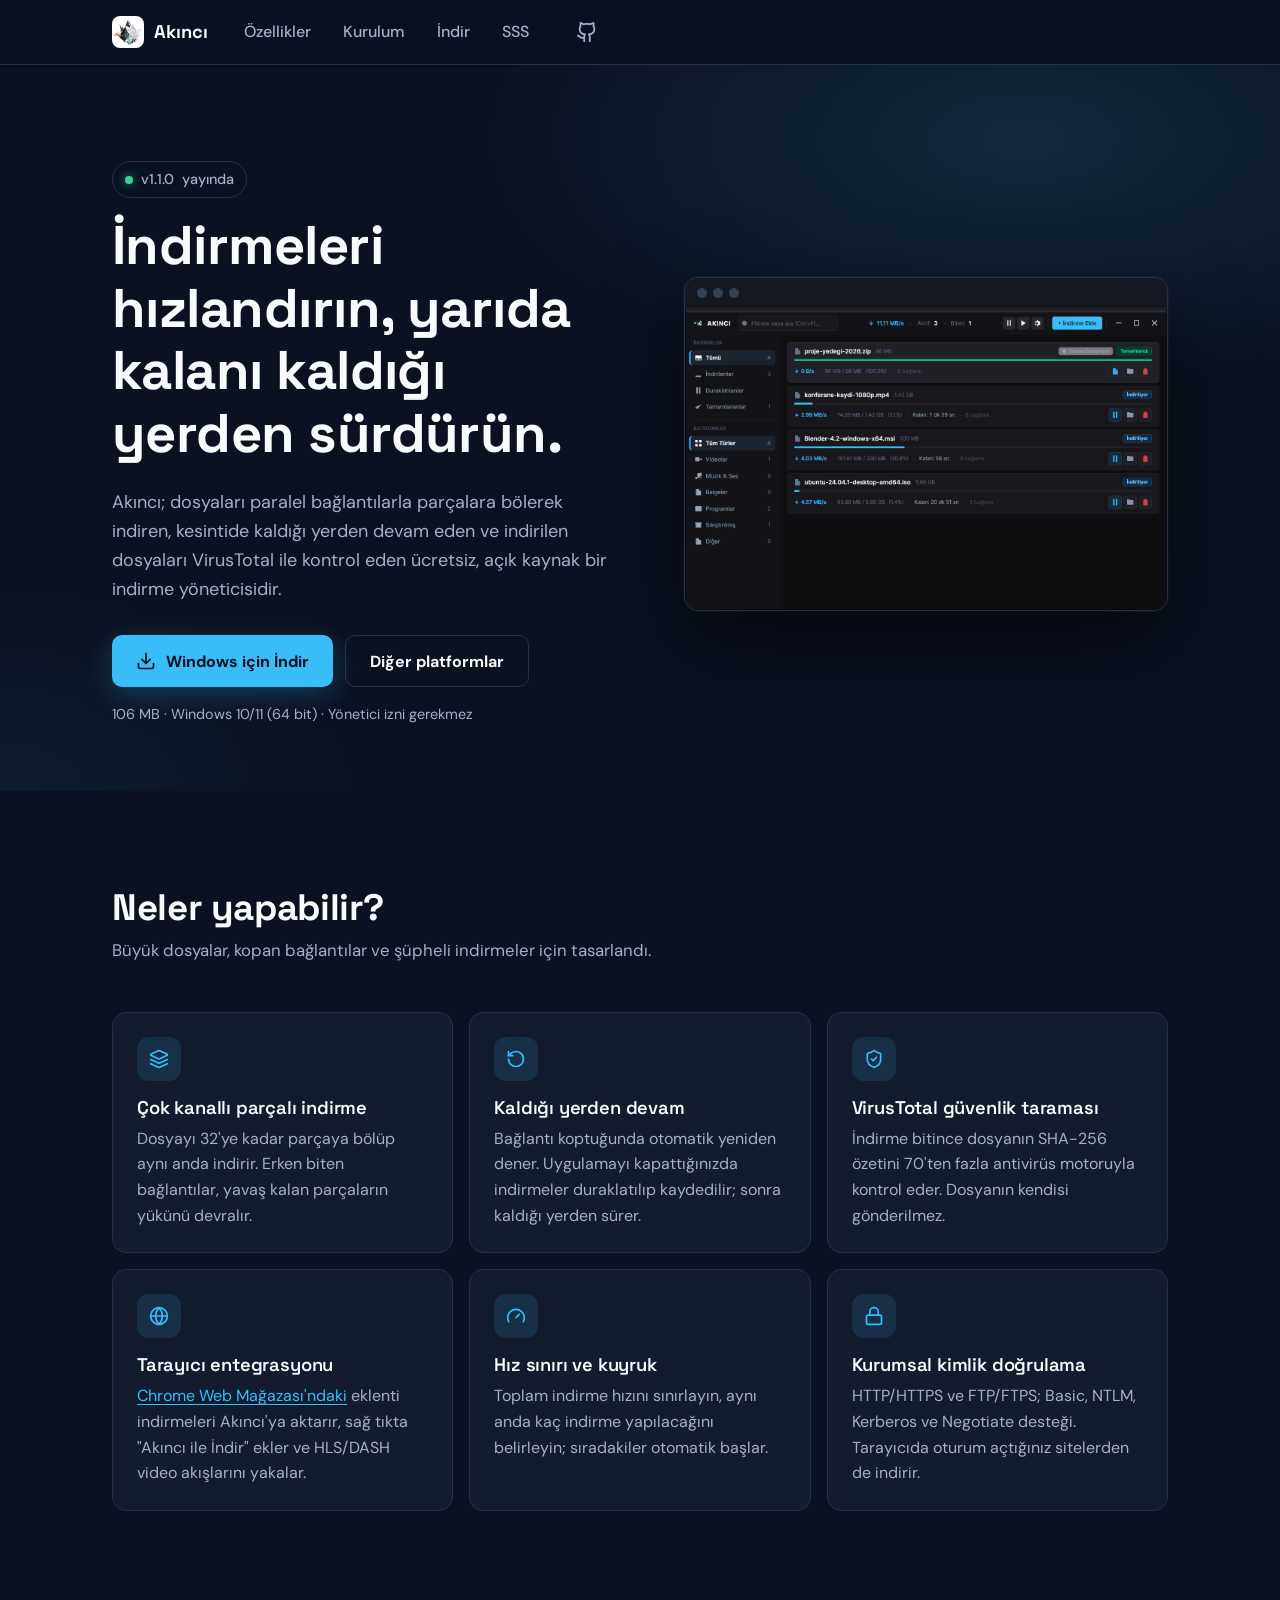
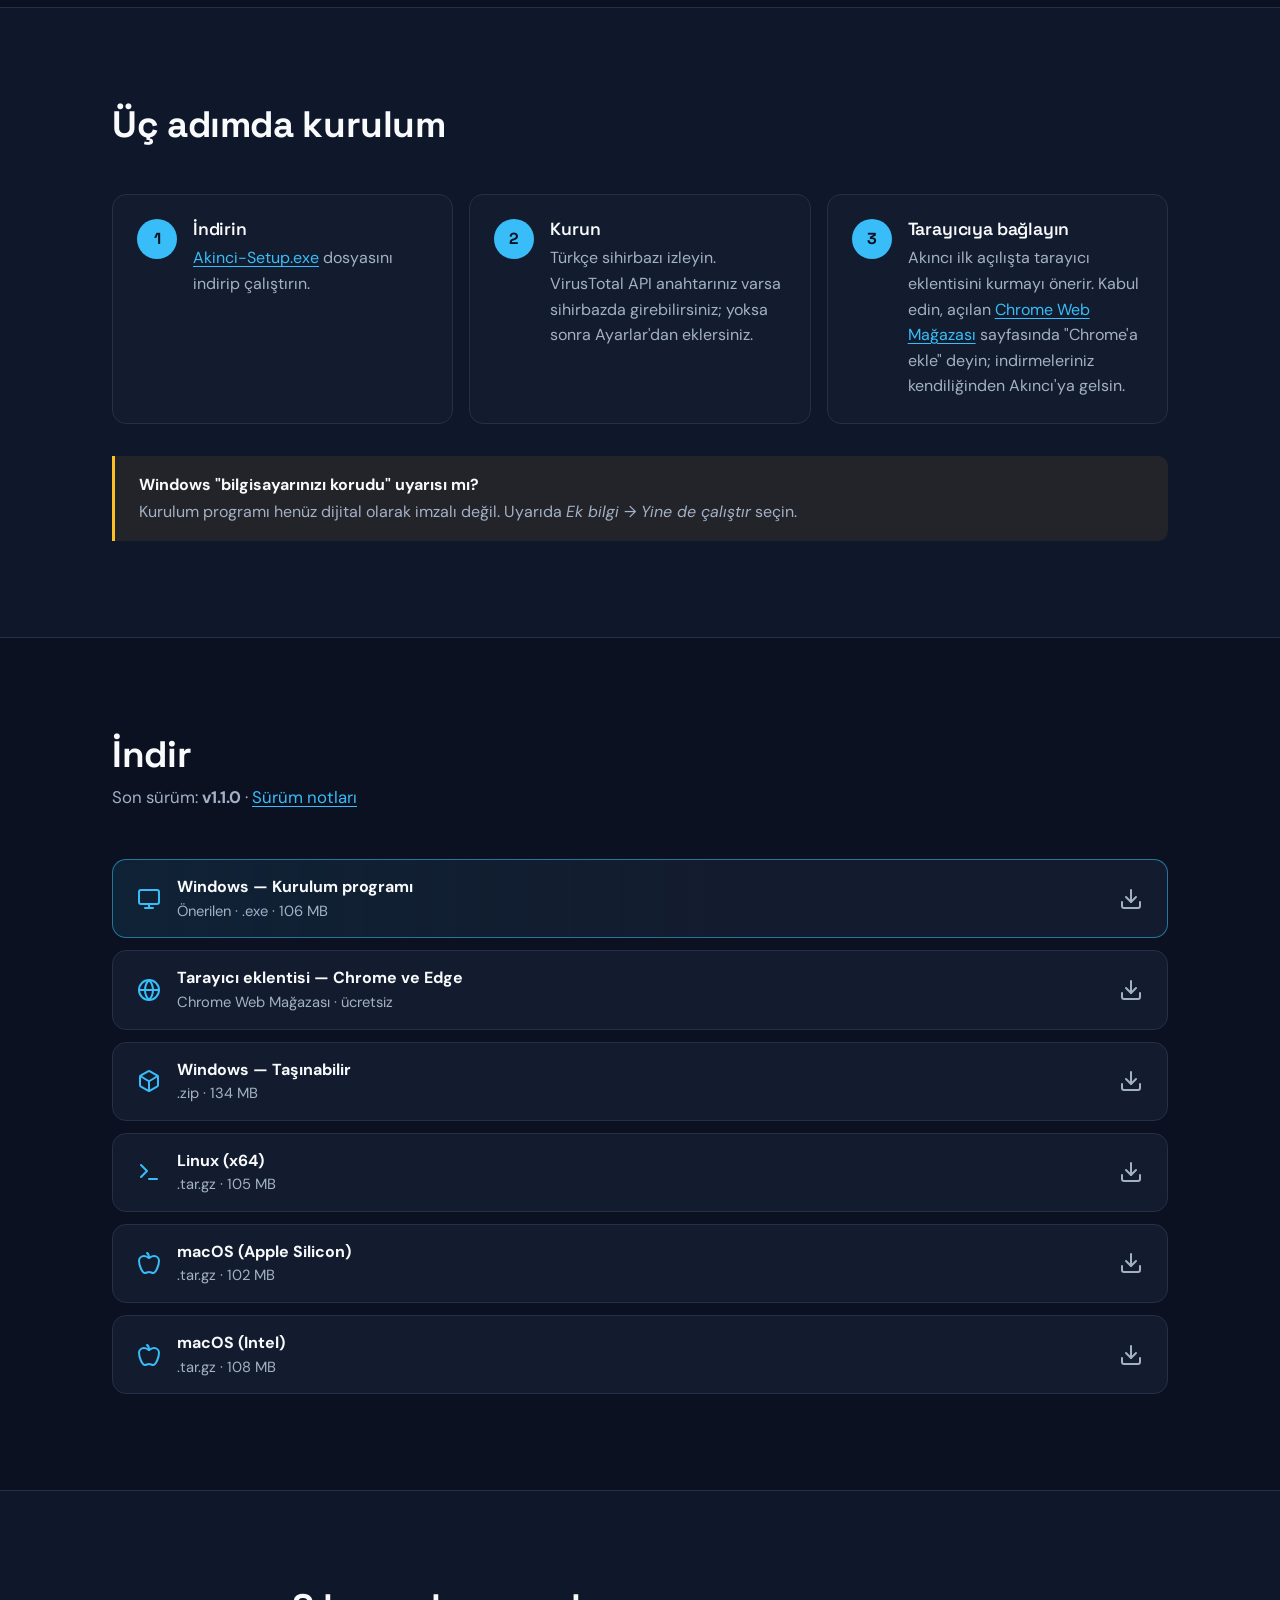
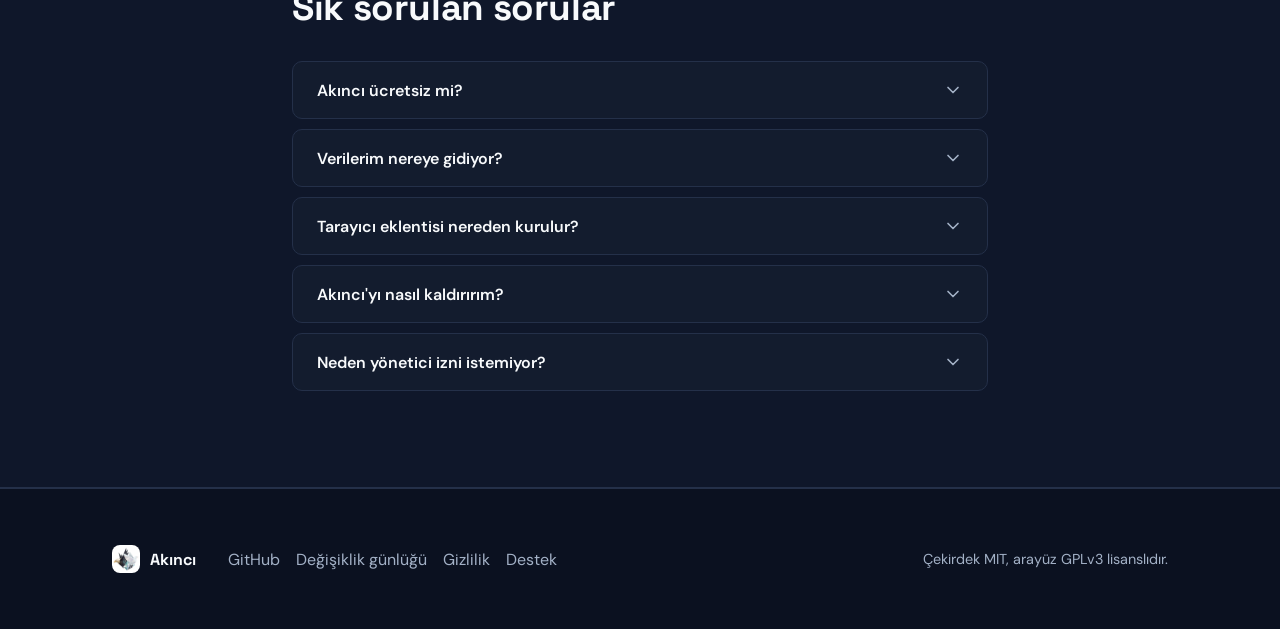
==== commit 8c6aa71a: "feat(extension): install the browser extension from the Chrome Web Store The extension is now publis" ====
--- a/site/index.html
+++ b/site/index.html
@@ -70,7 +70,7 @@
       <div class="container hero-grid">
         <div class="hero-copy">
           <p class="eyebrow"><span class="dot" aria-hidden="true"></span> <span data-release-version>v1.1.0</span> yayında</p>
-          <h1>İndirmeler hızlansın, yarıda kalmasın, kaldığı yerden sürsün.</h1>
+          <h1>İndirmeleri hızlandırın, yarıda kalanı kaldığı yerden sürdürün.</h1>
           <p class="lead">Akıncı; dosyaları paralel bağlantılarla parçalara bölerek indiren, kesintide kaldığı yerden devam eden ve indirilen dosyaları VirusTotal ile kontrol eden ücretsiz, açık kaynak bir indirme yöneticisidir.</p>
           <div class="cta-row">
             <a class="btn btn-primary" data-asset="setup" href="https://github.com/devutku/akinci/releases/download/v1.1.0/Akinci-Setup-1.1.0.exe">
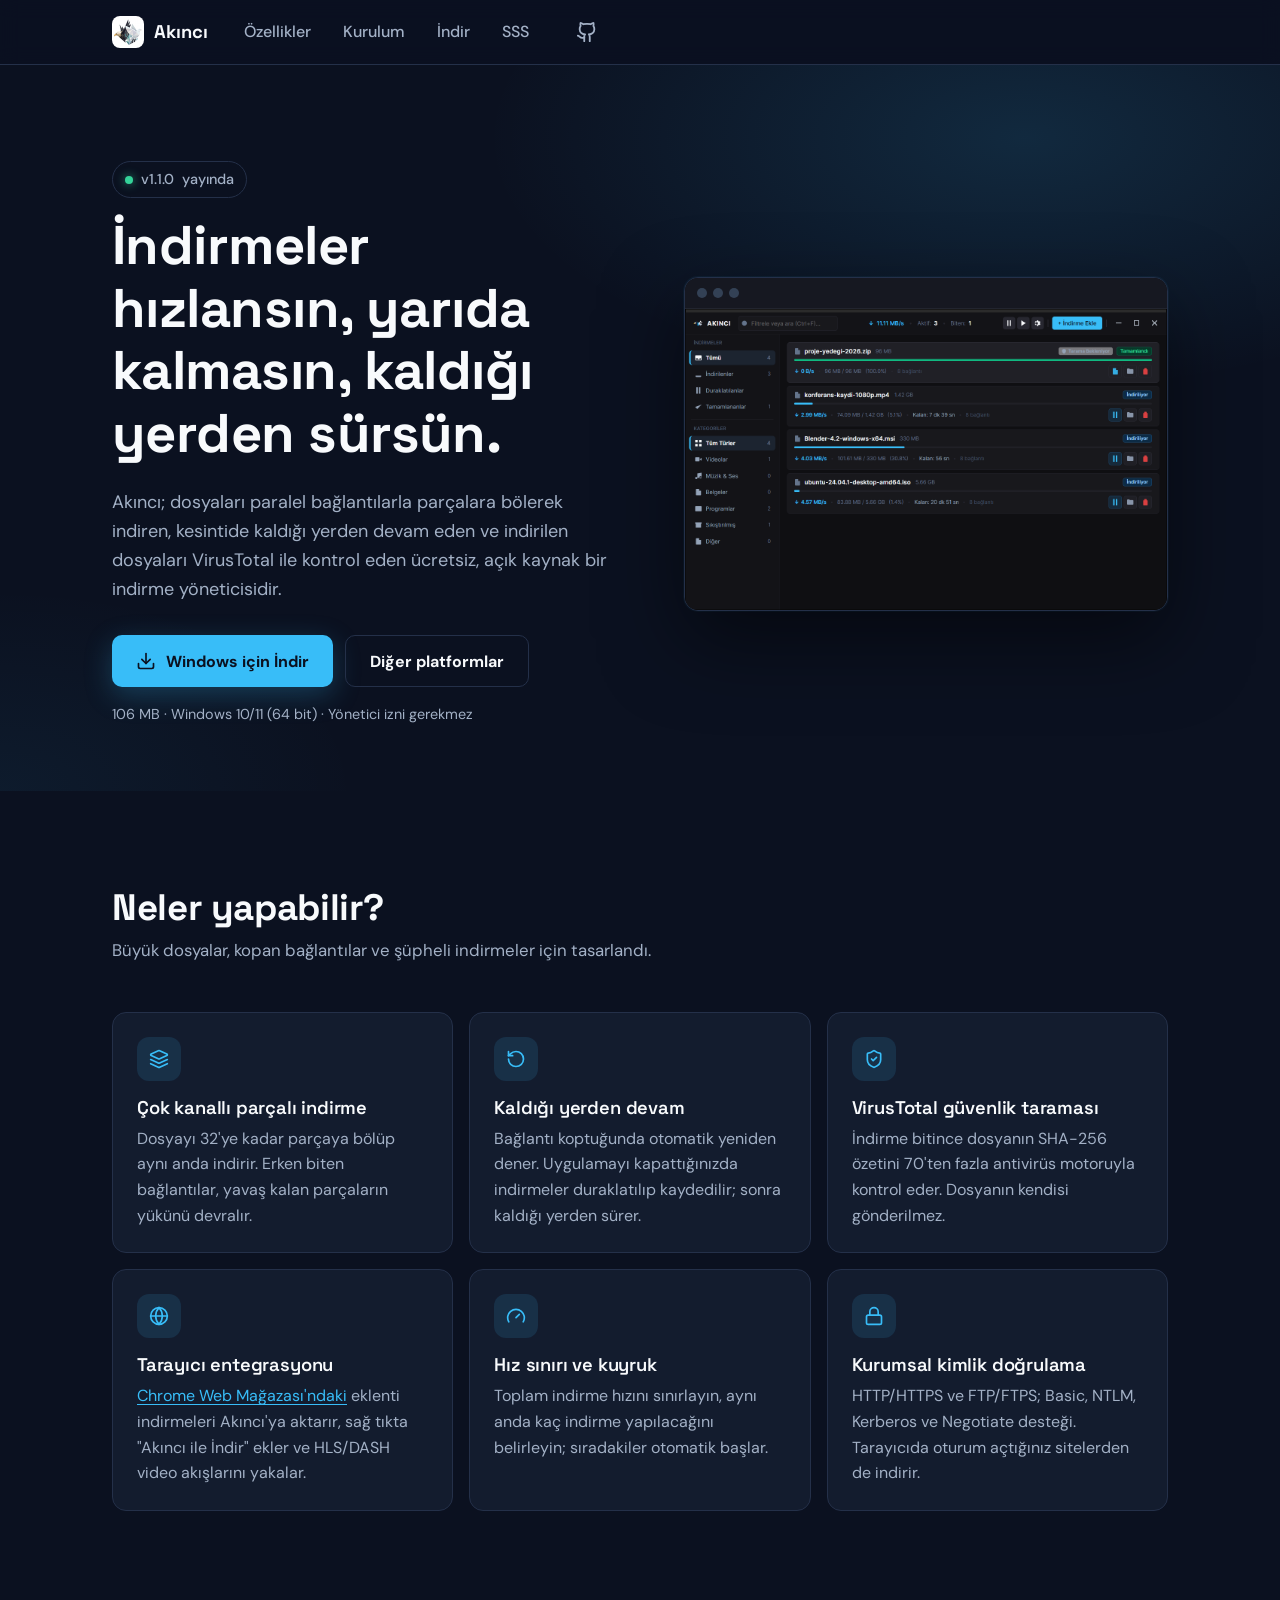
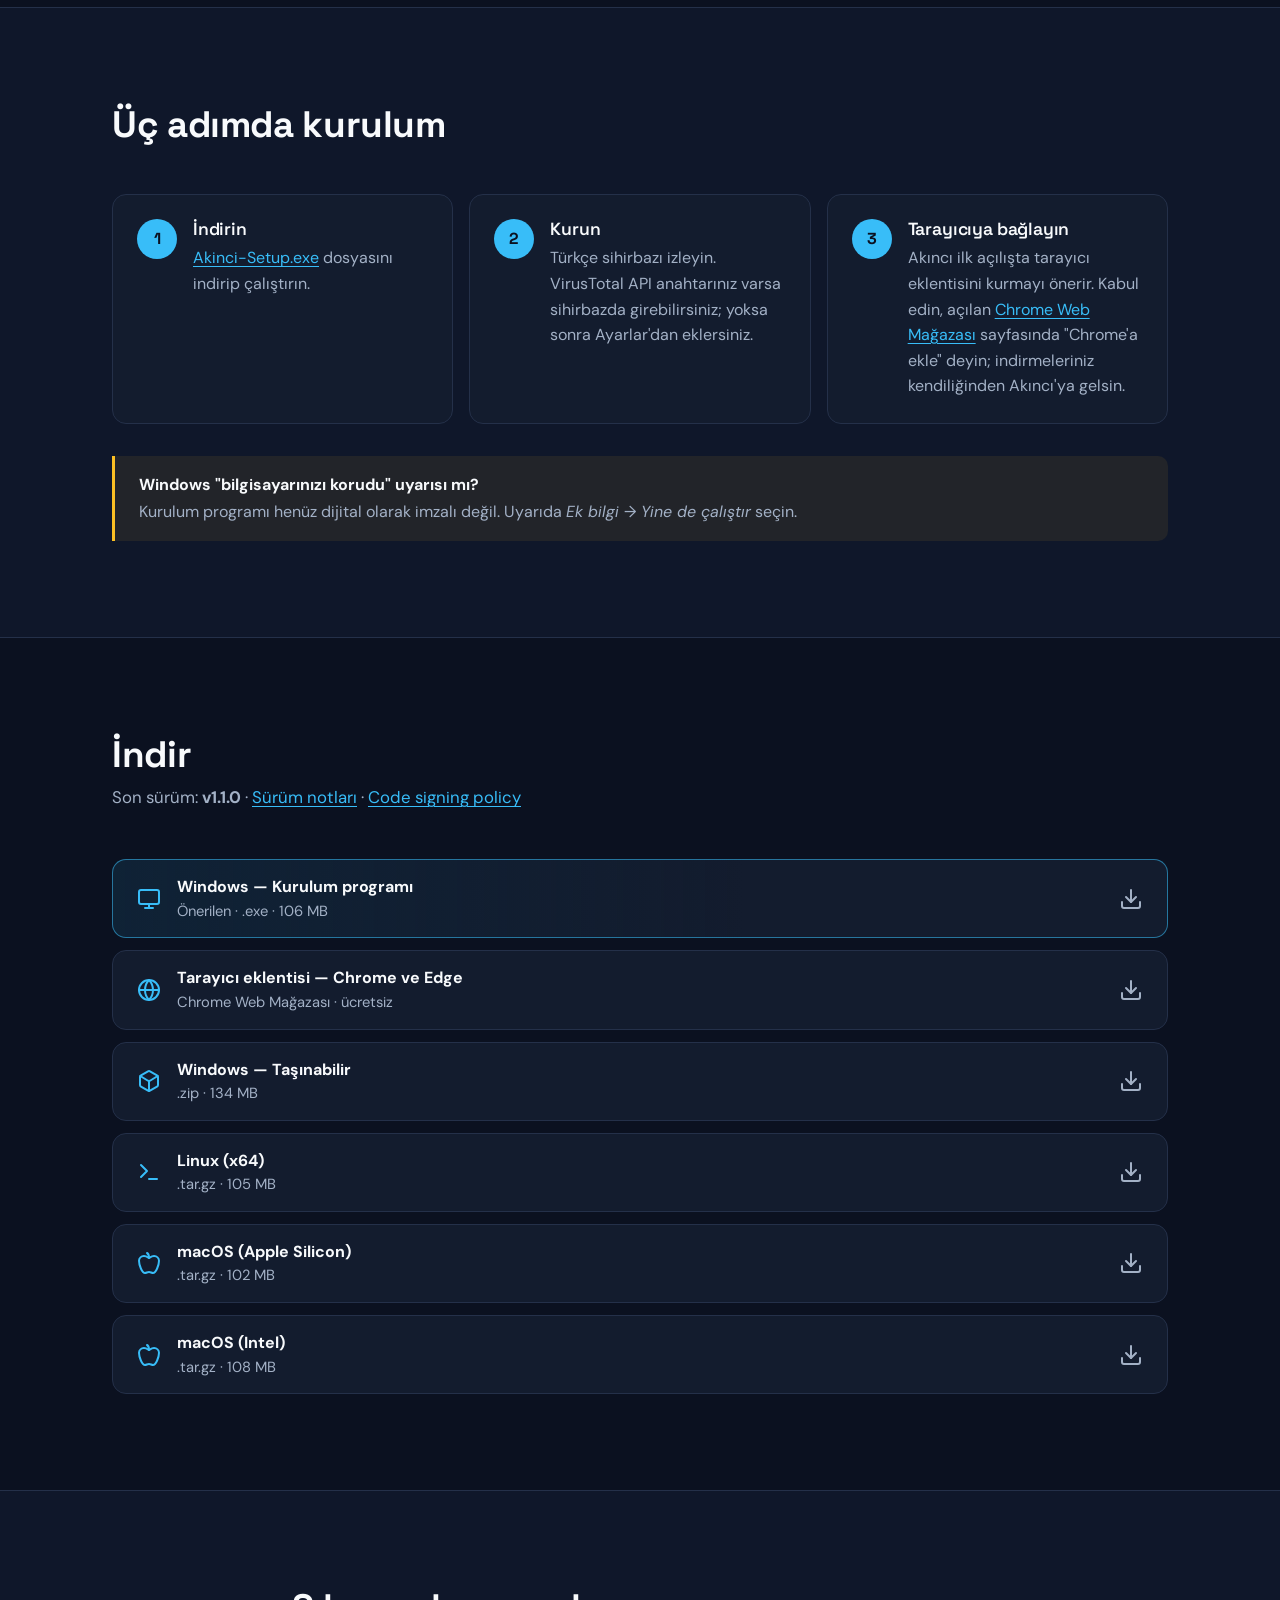
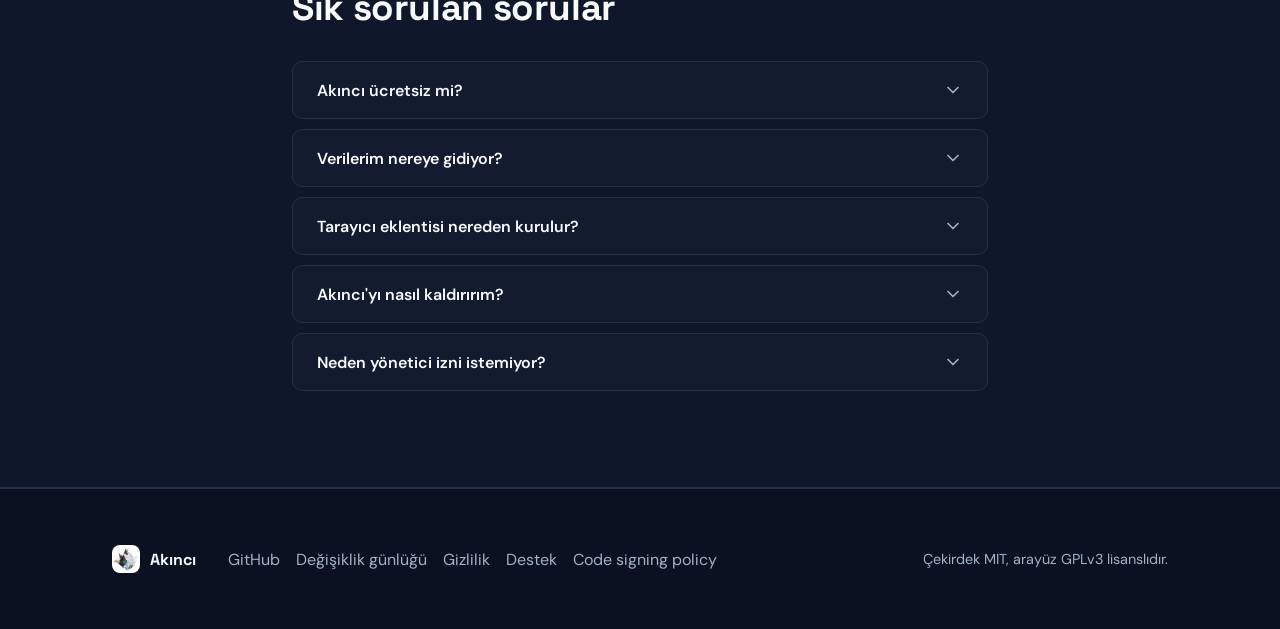
==== commit d332a74d: "feat(site): code signing policy page and consistent product metadata Prepares the SignPath Foundatio" ====
--- a/site/index.html
+++ b/site/index.html
@@ -70,7 +70,7 @@
       <div class="container hero-grid">
         <div class="hero-copy">
           <p class="eyebrow"><span class="dot" aria-hidden="true"></span> <span data-release-version>v1.1.0</span> yayında</p>
-          <h1>İndirmeleri hızlandırın, yarıda kalanı kaldığı yerden sürdürün.</h1>
+          <h1>İndirmeler hızlansın, yarıda kalmasın, kaldığı yerden sürsün.</h1>
           <p class="lead">Akıncı; dosyaları paralel bağlantılarla parçalara bölerek indiren, kesintide kaldığı yerden devam eden ve indirilen dosyaları VirusTotal ile kontrol eden ücretsiz, açık kaynak bir indirme yöneticisidir.</p>
           <div class="cta-row">
             <a class="btn btn-primary" data-asset="setup" href="https://github.com/devutku/akinci/releases/download/v1.1.0/Akinci-Setup-1.1.0.exe">
@@ -170,7 +170,7 @@
     <section id="indir" class="section">
       <div class="container">
         <h2 class="section-title">İndir</h2>
-        <p class="section-lead">Son sürüm: <strong data-release-version>v1.1.0</strong> · <a data-release-notes href="https://github.com/devutku/akinci/releases/tag/v1.1.0">Sürüm notları</a></p>
+        <p class="section-lead">Son sürüm: <strong data-release-version>v1.1.0</strong> · <a data-release-notes href="https://github.com/devutku/akinci/releases/tag/v1.1.0">Sürüm notları</a> · <a href="code-signing-policy.html">Code signing policy</a></p>
         <ul class="download-list">
           <li>
             <a class="download recommended" data-asset="setup" href="https://github.com/devutku/akinci/releases/download/v1.1.0/Akinci-Setup-1.1.0.exe">
@@ -259,6 +259,7 @@
         <li><a href="https://github.com/devutku/akinci/blob/main/CHANGELOG.md">Değişiklik günlüğü</a></li>
         <li><a href="https://github.com/devutku/akinci/blob/main/PRIVACY.md">Gizlilik</a></li>
         <li><a href="https://github.com/devutku/akinci/issues">Destek</a></li>
+        <li><a href="code-signing-policy.html">Code signing policy</a></li>
       </ul>
       <p class="footer-note">Çekirdek MIT, arayüz GPLv3 lisanslıdır.</p>
     </div>
--- a/site/styles.css
+++ b/site/styles.css
@@ -162,3 +162,12 @@
   *, *::before, *::after { transition-duration: 1ms !important; animation-duration: 1ms !important; }
   .js .reveal { opacity: 1; transform: none; }
 }
+
+/* Code signing policy sayfası */
+.policy h1 { font-size: clamp(2rem, 1.4rem + 2vw, 2.8rem); }
+.policy section { margin-top: var(--space-6); }
+.policy h2 { font-size: 1.4rem; margin-bottom: var(--space-2); }
+.policy p, .policy li { color: var(--fg-muted); }
+.policy strong { color: var(--fg); }
+.policy ul { padding-left: 1.2rem; }
+.policy p[lang="tr"] { border-left: 3px solid var(--border); padding-left: var(--space-2); }
